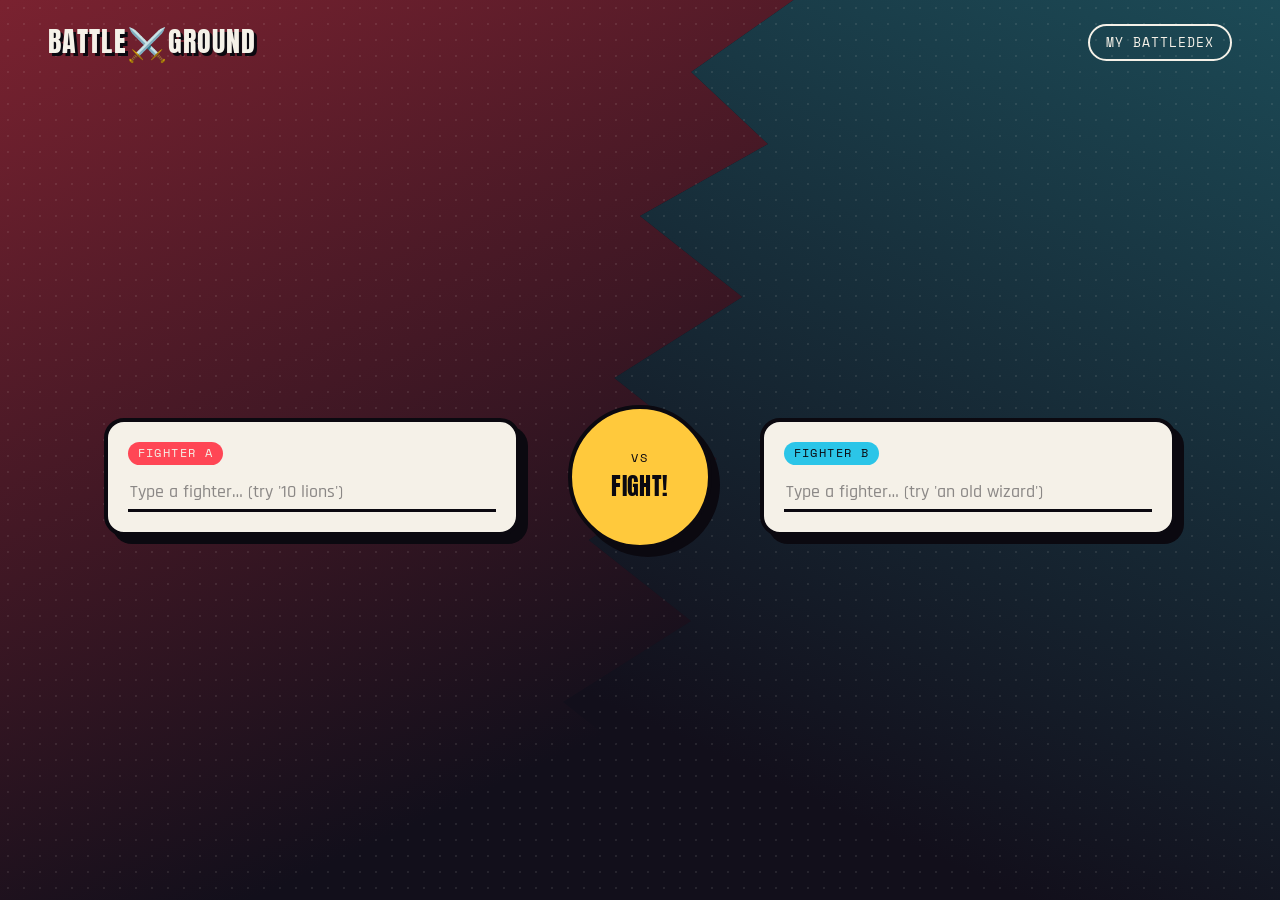
==== index.html @ af3d97ca "Add four-view page structure, local dev server, project docs - Wrap the fighter form in its own view" ====
<!DOCTYPE html>
<html lang="en">
<head>
  <meta charset="UTF-8" />
  <meta name="viewport" content="width=device-width, initial-scale=1.0" />
  <title>Battleground — Who Would Win?</title>
  <meta name="description" content="Type two fighters. Anything. Find out who wins." />
  <link rel="preconnect" href="https://fonts.googleapis.com" />
  <link rel="preconnect" href="https://fonts.gstatic.com" crossorigin />
  <link
    href="https://fonts.googleapis.com/css2?family=Anton&family=Rajdhani:wght@400;500;600;700&family=Space+Mono:wght@400;700&display=swap"
    rel="stylesheet"
  />
  <link rel="stylesheet" href="css/style.css" />
</head>
<body>
  <div class="arena">
    <div class="arena__side arena__side--a" aria-hidden="true"></div>
    <div class="arena__side arena__side--b" aria-hidden="true"></div>

    <header class="hud">
      <span class="hud__logo">Battle<span class="hud__logo-sword">&#9876;&#65039;</span>ground</span>
      <a class="hud__link" href="battledex.html">My BattleDex</a>
    </header>

    <div id="formView" class="form-view">
      <main class="ring">
        <section class="fighter-slot fighter-slot--a">
          <span class="fighter-slot__eyebrow">Fighter A</span>
          <input
            id="fighterA"
            class="fighter-slot__input"
            type="text"
            maxlength="80"
            autocomplete="off"
            placeholder="Type a fighter… (try '10 lions')"
          />
        </section>

        <div class="seam">
          <button id="fightButton" class="fight-button" type="button">
            <span class="fight-button__vs">VS</span>
            <span class="fight-button__label">Fight!</span>
          </button>
        </div>

        <section class="fighter-slot fighter-slot--b">
          <span class="fighter-slot__eyebrow">Fighter B</span>
          <input
            id="fighterB"
            class="fighter-slot__input"
            type="text"
            maxlength="80"
            autocomplete="off"
            placeholder="Type a fighter… (try 'an old wizard')"
          />
        </section>
      </main>

      <p id="formError" class="form-error" role="alert" hidden></p>
    </div>

    <section id="loadingView" class="loading-view" hidden>
      <div class="loading-view__spinner" aria-hidden="true">
        <span class="loading-view__spinner-vs">VS</span>
      </div>
      <p id="loadingMessage" class="loading-view__message">Sharpening claws…</p>
      <div class="loading-view__bar">
        <div class="loading-view__bar-fill"></div>
      </div>
    </section>

    <section id="resultView" class="result-view" hidden>
      <div class="result-view__portraits">
        <div id="portraitA" class="portrait-card portrait-card--a">
          <span class="portrait-card__winner-badge">Winner!</span>
          <div class="portrait-card__image-wrap">
            <img id="portraitImageA" class="portrait-card__image" alt="" />
          </div>
          <span id="portraitLabelA" class="portrait-card__label"></span>
          <button class="portrait-card__save" type="button" data-save="A">Add to BattleDex</button>
        </div>

        <span class="result-view__vs" aria-hidden="true">VS</span>

        <div id="portraitB" class="portrait-card portrait-card--b">
          <span class="portrait-card__winner-badge">Winner!</span>
          <div class="portrait-card__image-wrap">
            <img id="portraitImageB" class="portrait-card__image" alt="" />
          </div>
          <span id="portraitLabelB" class="portrait-card__label"></span>
          <button class="portrait-card__save" type="button" data-save="B">Add to BattleDex</button>
        </div>
      </div>

      <div class="verdict-card">
        <p id="verdictText" class="verdict-card__text"></p>
      </div>

      <button id="fightAgainButton" class="fight-again-button" type="button">Fight Again</button>
    </section>

    <section id="errorView" class="error-view" hidden>
      <p id="errorMessage" class="error-view__message"></p>
      <button id="retryButton" class="error-view__retry" type="button">Try Again</button>
    </section>
  </div>

  <script src="js/storage.js"></script>
  <script src="js/battle.js"></script>
</body>
</html>
---- css/style.css ----
:root {
  --ink: #120f1b;
  --ink-deep: #0a0812;
  --outline: #0b0910;
  --red: #ff4655;
  --red-deep: #7a2230;
  --blue: #2bc5e8;
  --blue-deep: #1c4a56;
  --gold: #ffc93c;
  --paper: #f5f1e8;

  --font-display: "Anton", "Arial Narrow", sans-serif;
  --font-body: "Rajdhani", "Segoe UI", sans-serif;
  --font-mono: "Space Mono", "Courier New", monospace;

  --outline-width: 4px;
  --panel-shadow: 8px 8px 0 var(--outline);
}

*,
*::before,
*::after {
  box-sizing: border-box;
}

[hidden] {
  display: none !important;
}

html,
body {
  margin: 0;
  padding: 0;
}

body {
  min-height: 100vh;
  background: var(--ink);
  color: var(--paper);
  font-family: var(--font-body);
  font-weight: 500;
  font-size: 18px;
  line-height: 1.4;
  -webkit-font-smoothing: antialiased;
}

button {
  font-family: inherit;
  cursor: pointer;
}

input {
  font-family: inherit;
}

/* ---------- Arena backdrop ---------- */

.arena {
  position: relative;
  min-height: 100vh;
  overflow: hidden;
  display: flex;
  flex-direction: column;
}

.arena__side {
  position: absolute;
  inset: 0;
  z-index: 0;
}

.arena__side--a {
  background:
    radial-gradient(circle, rgba(245, 241, 232, 0.09) 1.5px, transparent 1.5px) 0 0 / 16px 16px,
    linear-gradient(155deg, var(--red-deep), var(--ink) 68%);
  clip-path: polygon(
    0 0, 62% 0, 54% 8%, 60% 16%, 50% 24%, 58% 33%, 48% 42%, 56% 51%,
    46% 60%, 54% 69%, 44% 78%, 52% 87%, 42% 96%, 46% 100%, 0 100%
  );
}

.arena__side--b {
  background:
    radial-gradient(circle, rgba(245, 241, 232, 0.09) 1.5px, transparent 1.5px) 0 0 / 16px 16px,
    linear-gradient(205deg, var(--blue-deep), var(--ink) 68%);
  clip-path: polygon(
    62% 0, 100% 0, 100% 100%, 46% 100%, 42% 96%, 52% 87%, 44% 78%, 54% 69%,
    46% 60%, 56% 51%, 48% 42%, 58% 33%, 50% 24%, 60% 16%, 54% 8%
  );
}

.arena--dex {
  background:
    radial-gradient(circle, rgba(245, 241, 232, 0.09) 1.5px, transparent 1.5px) 0 0 / 16px 16px,
    linear-gradient(160deg, var(--red-deep), var(--ink) 45%, var(--blue-deep));
}

.arena--dex .arena__side {
  display: none;
}

/* ---------- HUD header ---------- */

.hud {
  position: relative;
  z-index: 2;
  display: flex;
  align-items: center;
  justify-content: space-between;
  padding: 1.25rem clamp(1rem, 4vw, 3rem);
}

.hud__logo {
  font-family: var(--font-display);
  font-size: clamp(1.25rem, 2.4vw, 1.75rem);
  letter-spacing: 0.04em;
  text-transform: uppercase;
  color: var(--paper);
  text-shadow: 3px 3px 0 var(--outline);
  text-decoration: none;
}

.hud__logo-sword {
  display: inline-block;
  font-size: 1.15em;
  vertical-align: -0.1em;
  text-shadow: none;
}

.hud__link {
  font-family: var(--font-mono);
  font-size: 0.8rem;
  text-transform: uppercase;
  letter-spacing: 0.08em;
  color: var(--paper);
  text-decoration: none;
  border: 2px solid var(--paper);
  border-radius: 999px;
  padding: 0.5rem 1rem;
  transition: background 0.15s ease, color 0.15s ease;
}

.hud__link:hover,
.hud__link:focus-visible {
  background: var(--gold);
  border-color: var(--gold);
  color: var(--outline);
}

/* ---------- Form view ---------- */

.form-view {
  position: relative;
  z-index: 2;
  flex: 1;
  display: flex;
  flex-direction: column;
}

/* ---------- Ring / fighter slots ---------- */

.ring {
  position: relative;
  z-index: 2;
  flex: 1;
  display: grid;
  grid-template-columns: 1fr auto 1fr;
  align-items: center;
  align-content: center;
  gap: clamp(1rem, 4vw, 3rem);
  padding: 1rem clamp(1.25rem, 6vw, 5rem) 3rem;
}

.fighter-slot {
  display: flex;
  flex-direction: column;
  gap: 0.6rem;
  background: var(--paper);
  color: var(--outline);
  border: var(--outline-width) solid var(--outline);
  border-radius: 20px;
  padding: 1.25rem;
  box-shadow: var(--panel-shadow);
}

.fighter-slot--a {
  justify-self: end;
  width: 100%;
  max-width: 26rem;
}

.fighter-slot--b {
  justify-self: start;
  width: 100%;
  max-width: 26rem;
}

.fighter-slot__eyebrow {
  font-family: var(--font-mono);
  font-size: 0.75rem;
  letter-spacing: 0.12em;
  text-transform: uppercase;
  width: fit-content;
  padding: 0.2rem 0.6rem;
  border-radius: 999px;
  color: var(--paper);
}

.fighter-slot--a .fighter-slot__eyebrow {
  background: var(--red);
}

.fighter-slot--b .fighter-slot__eyebrow {
  background: var(--blue);
  color: var(--outline);
}

.fighter-slot__input {
  font-family: var(--font-body);
  font-weight: 600;
  font-size: 1.15rem;
  color: var(--outline);
  background: transparent;
  border: none;
  border-bottom: 3px solid var(--outline);
  padding: 0.35rem 0.1rem;
  outline: none;
}

.fighter-slot__input::placeholder {
  color: rgba(11, 9, 16, 0.45);
  font-weight: 500;
}

.fighter-slot__input:focus-visible {
  border-bottom-color: var(--gold);
}

/* ---------- Seam + fight button ---------- */

.seam {
  position: relative;
  display: flex;
  align-items: center;
  justify-content: center;
}

.fight-button {
  position: relative;
  width: clamp(6.5rem, 12vw, 9rem);
  height: clamp(6.5rem, 12vw, 9rem);
  border-radius: 50%;
  border: var(--outline-width) solid var(--outline);
  background: var(--gold);
  color: var(--outline);
  display: flex;
  flex-direction: column;
  align-items: center;
  justify-content: center;
  gap: 0.1rem;
  box-shadow: var(--panel-shadow);
  transition: transform 0.12s ease, box-shadow 0.12s ease;
}

.fight-button:hover,
.fight-button:focus-visible {
  transform: translate(-2px, -2px);
  box-shadow: 10px 10px 0 var(--outline);
}

.fight-button:active {
  transform: translate(3px, 3px);
  box-shadow: 3px 3px 0 var(--outline);
}

.fight-button__vs {
  font-family: var(--font-mono);
  font-size: 0.75rem;
  letter-spacing: 0.15em;
}

.fight-button__label {
  font-family: var(--font-display);
  font-size: clamp(1.1rem, 2.2vw, 1.5rem);
  text-transform: uppercase;
  letter-spacing: 0.02em;
}

/* ---------- Form error ---------- */

.form-error {
  position: relative;
  z-index: 2;
  margin: 0 auto 1.5rem;
  max-width: 30rem;
  text-align: center;
  font-family: var(--font-mono);
  font-size: 0.85rem;
  color: var(--paper);
  background: var(--red-deep);
  border: 2px solid var(--red);
  border-radius: 10px;
  padding: 0.75rem 1.25rem;
}

/* ---------- Loading view ---------- */

.loading-view {
  position: relative;
  z-index: 2;
  flex: 1;
  display: flex;
  flex-direction: column;
  align-items: center;
  justify-content: center;
  gap: 1.5rem;
  padding: 2rem 1.5rem 4rem;
  text-align: center;
}

.loading-view__spinner {
  width: 7rem;
  height: 7rem;
  border-radius: 50%;
  border: var(--outline-width) solid var(--outline);
  background: var(--gold);
  display: flex;
  align-items: center;
  justify-content: center;
  box-shadow: var(--panel-shadow);
  position: relative;
}

.loading-view__spinner::before {
  content: "";
  position: absolute;
  inset: -10px;
  border-radius: 50%;
  border: 4px dashed var(--paper);
  animation: spin 3s linear infinite;
}

.loading-view__spinner-vs {
  font-family: var(--font-display);
  font-size: 1.5rem;
  color: var(--outline);
}

.loading-view__message {
  font-family: var(--font-mono);
  font-size: 0.95rem;
  letter-spacing: 0.04em;
  color: var(--paper);
  min-height: 1.4em;
}

.loading-view__bar {
  width: min(20rem, 80vw);
  height: 10px;
  border-radius: 999px;
  border: 2px solid var(--outline);
  background: var(--ink-deep);
  overflow: hidden;
}

.loading-view__bar-fill {
  width: 40%;
  height: 100%;
  border-radius: 999px;
  background: linear-gradient(90deg, var(--red), var(--gold), var(--blue));
  animation: loading-slide 1.4s ease-in-out infinite;
}

@keyframes spin {
  to {
    transform: rotate(360deg);
  }
}

@keyframes loading-slide {
  0% {
    transform: translateX(-110%);
  }
  100% {
    transform: translateX(350%);
  }
}

/* ---------- Result view ---------- */

.result-view {
  position: relative;
  z-index: 2;
  flex: 1;
  display: flex;
  flex-direction: column;
  align-items: center;
  justify-content: center;
  gap: 2rem;
  padding: 1.5rem clamp(1rem, 5vw, 4rem) 3rem;
}

.result-view__portraits {
  display: flex;
  align-items: center;
  justify-content: center;
  gap: clamp(1rem, 4vw, 2.5rem);
  flex-wrap: wrap;
}

.result-view__vs {
  font-family: var(--font-display);
  font-size: 1.5rem;
  color: var(--gold);
  text-shadow: 2px 2px 0 var(--outline);
}

.portrait-card {
  position: relative;
  display: flex;
  flex-direction: column;
  align-items: center;
  gap: 0.75rem;
  width: min(18rem, 80vw);
  background: var(--paper);
  border: var(--outline-width) solid var(--outline);
  border-radius: 20px;
  padding: 1rem;
  box-shadow: var(--panel-shadow);
  opacity: 0;
  transform: translateY(24px) scale(0.96);
  transition: opacity 0.5s ease, transform 0.5s ease;
}

.portrait-card--a {
  transition-delay: 0.05s;
}

.portrait-card--b {
  transition-delay: 0.2s;
}

.result-view.is-revealed .portrait-card {
  opacity: 1;
  transform: translateY(0) scale(1);
}

.portrait-card__image-wrap {
  position: relative;
  width: 100%;
  border-radius: 12px;
  overflow: hidden;
}

.portrait-card__image {
  display: block;
  width: 100%;
  aspect-ratio: 1 / 1;
  object-fit: cover;
  border-radius: 12px;
  border: 3px solid var(--outline);
  background: var(--ink-deep);
}

.portrait-card.is-winner .portrait-card__image-wrap::after {
  content: '';
  position: absolute;
  inset: 0;
  background: linear-gradient(
    115deg,
    transparent 40%,
    rgba(255, 255, 255, 0.85) 48%,
    var(--gold) 50%,
    rgba(255, 255, 255, 0.85) 52%,
    transparent 60%
  );
  background-size: 250% 250%;
  background-position: -60% -60%;
  opacity: 0;
  animation: winner-shimmer 3s ease-in-out 0.7s 1;
}

.portrait-card__label {
  font-family: var(--font-body);
  font-weight: 700;
  font-size: 1.1rem;
  color: var(--outline);
  text-align: center;
  text-transform: capitalize;
}

.portrait-card__save {
  font-family: var(--font-mono);
  font-size: 0.75rem;
  text-transform: uppercase;
  letter-spacing: 0.06em;
  color: var(--outline);
  background: transparent;
  border: 2px solid var(--outline);
  border-radius: 999px;
  padding: 0.5rem 1rem;
  transition: background 0.15s ease, color 0.15s ease;
}

.portrait-card__save:hover,
.portrait-card__save:focus-visible {
  background: var(--outline);
  color: var(--paper);
}

.portrait-card__save:disabled {
  opacity: 0.6;
  cursor: default;
}

.portrait-card__winner-badge {
  position: absolute;
  top: -14px;
  right: -10px;
  z-index: 1;
  font-family: var(--font-display);
  font-size: 0.85rem;
  text-transform: uppercase;
  letter-spacing: 0.03em;
  color: var(--outline);
  background: var(--gold);
  border: 3px solid var(--outline);
  border-radius: 999px;
  padding: 0.35rem 0.9rem;
  transform: rotate(8deg) scale(0);
  transition: transform 0.35s cubic-bezier(0.34, 1.56, 0.64, 1) 0.6s;
}

.portrait-card.is-winner {
  border-color: var(--gold);
  box-shadow: 0 0 0 4px var(--gold), var(--panel-shadow);
  animation: winner-pulse 1.1s ease-out 0.7s 1;
}

.portrait-card.is-winner .portrait-card__winner-badge {
  transform: rotate(8deg) scale(1);
}

@keyframes winner-shimmer {
  0% {
    background-position: -60% -60%;
    opacity: 0;
  }
  15% {
    opacity: 1;
  }
  60% {
    opacity: 1;
  }
  100% {
    background-position: 160% 160%;
    opacity: 0;
  }
}

@keyframes winner-pulse {
  0% {
    transform: scale(1) rotate(0deg) translateY(0);
  }
  20% {
    transform: scale(1.12) rotate(-3deg) translateY(-10px);
  }
  40% {
    transform: scale(0.96) rotate(2.5deg) translateY(2px);
  }
  60% {
    transform: scale(1.05) rotate(-1.5deg) translateY(-4px);
  }
  80% {
    transform: scale(0.99) rotate(0.5deg) translateY(1px);
  }
  100% {
    transform: scale(1) rotate(0deg) translateY(0);
  }
}

.verdict-card {
  max-width: 40rem;
  background: var(--paper);
  color: var(--outline);
  border: var(--outline-width) solid var(--outline);
  border-radius: 18px;
  padding: 1.5rem 2rem;
  box-shadow: var(--panel-shadow);
  opacity: 0;
  transform: translateY(16px);
  transition: opacity 0.5s ease 0.5s, transform 0.5s ease 0.5s;
}

.result-view.is-revealed .verdict-card {
  opacity: 1;
  transform: translateY(0);
}

.verdict-card__text {
  margin: 0;
  font-family: var(--font-body);
  font-weight: 600;
  font-size: 1.15rem;
  line-height: 1.5;
  text-align: center;
}

.fight-again-button {
  font-family: var(--font-mono);
  font-size: 0.85rem;
  text-transform: uppercase;
  letter-spacing: 0.06em;
  color: var(--outline);
  background: var(--gold);
  border: var(--outline-width) solid var(--outline);
  border-radius: 999px;
  padding: 0.75rem 1.75rem;
  box-shadow: var(--panel-shadow);
  transition: transform 0.12s ease, box-shadow 0.12s ease;
  opacity: 0;
  transform: translateY(16px);
}

.result-view.is-revealed .fight-again-button {
  opacity: 1;
  transform: translateY(0);
  transition: opacity 0.5s ease 0.7s, transform 0.5s ease 0.7s;
}

.fight-again-button:hover,
.fight-again-button:focus-visible {
  transform: translate(-2px, -2px);
  box-shadow: 10px 10px 0 var(--outline);
}

.dex__empty .fight-again-button {
  display: inline-block;
  text-decoration: none;
  opacity: 1;
  transform: none;
}

/* ---------- Error view ---------- */

.error-view {
  position: relative;
  z-index: 2;
  flex: 1;
  display: flex;
  flex-direction: column;
  align-items: center;
  justify-content: center;
  gap: 1.5rem;
  padding: 2rem 1.5rem 4rem;
  text-align: center;
}

.error-view__message {
  max-width: 30rem;
  font-family: var(--font-body);
  font-weight: 600;
  font-size: 1.1rem;
  color: var(--paper);
  background: var(--red-deep);
  border: 3px solid var(--red);
  border-radius: 14px;
  padding: 1.25rem 1.5rem;
}

.error-view__retry {
  font-family: var(--font-mono);
  font-size: 0.85rem;
  text-transform: uppercase;
  letter-spacing: 0.06em;
  color: var(--outline);
  background: var(--gold);
  border: var(--outline-width) solid var(--outline);
  border-radius: 999px;
  padding: 0.75rem 1.75rem;
  box-shadow: var(--panel-shadow);
  transition: transform 0.12s ease, box-shadow 0.12s ease;
}

.error-view__retry:hover,
.error-view__retry:focus-visible {
  transform: translate(-2px, -2px);
  box-shadow: 10px 10px 0 var(--outline);
}

/* ---------- BattleDex ---------- */

.dex {
  position: relative;
  z-index: 2;
  flex: 1;
  padding: 1rem clamp(1.25rem, 6vw, 5rem) 4rem;
}

.dex__title {
  margin: 0 0 2rem;
  font-family: var(--font-display);
  font-size: clamp(1.75rem, 4vw, 2.5rem);
  text-transform: uppercase;
  letter-spacing: 0.02em;
  color: var(--paper);
  text-shadow: 3px 3px 0 var(--outline);
}

.dex__empty {
  display: flex;
  flex-direction: column;
  align-items: flex-start;
  gap: 1.25rem;
  max-width: 28rem;
  padding: 2rem;
  background: var(--paper);
  color: var(--outline);
  border: var(--outline-width) solid var(--outline);
  border-radius: 20px;
  box-shadow: var(--panel-shadow);
  font-family: var(--font-body);
  font-weight: 600;
  font-size: 1.05rem;
}

.dex__empty p {
  margin: 0;
}

.dex__grid {
  display: grid;
  grid-template-columns: repeat(auto-fill, minmax(11rem, 1fr));
  gap: 1.5rem;
}

.dex-card {
  display: flex;
  flex-direction: column;
  align-items: center;
  gap: 0.6rem;
  background: var(--paper);
  border: var(--outline-width) solid var(--outline);
  border-radius: 16px;
  padding: 0.75rem;
  box-shadow: var(--panel-shadow);
}

.dex-card__image {
  width: 100%;
  aspect-ratio: 1 / 1;
  object-fit: cover;
  border-radius: 10px;
  border: 3px solid var(--outline);
  background: var(--ink-deep);
}

.dex-card__label {
  font-family: var(--font-body);
  font-weight: 700;
  font-size: 0.95rem;
  color: var(--outline);
  text-align: center;
  text-transform: capitalize;
}

/* ---------- Responsive ---------- */

@media (max-width: 760px) {
  .ring {
    grid-template-columns: 1fr;
    justify-items: center;
    padding-top: 0.5rem;
  }

  .fighter-slot--a,
  .fighter-slot--b {
    justify-self: stretch;
    max-width: 26rem;
  }

  .seam {
    order: 3;
    padding: 0.5rem 0;
  }

  .fighter-slot--a {
    order: 1;
  }

  .fighter-slot--b {
    order: 2;
  }

  .result-view__portraits {
    flex-direction: column;
  }

  .result-view__vs {
    order: 1;
    margin: -0.5rem 0;
  }

  .portrait-card--b {
    order: 2;
  }
}

@media (prefers-reduced-motion: reduce) {
  .fight-button {
    transition: none;
  }
}
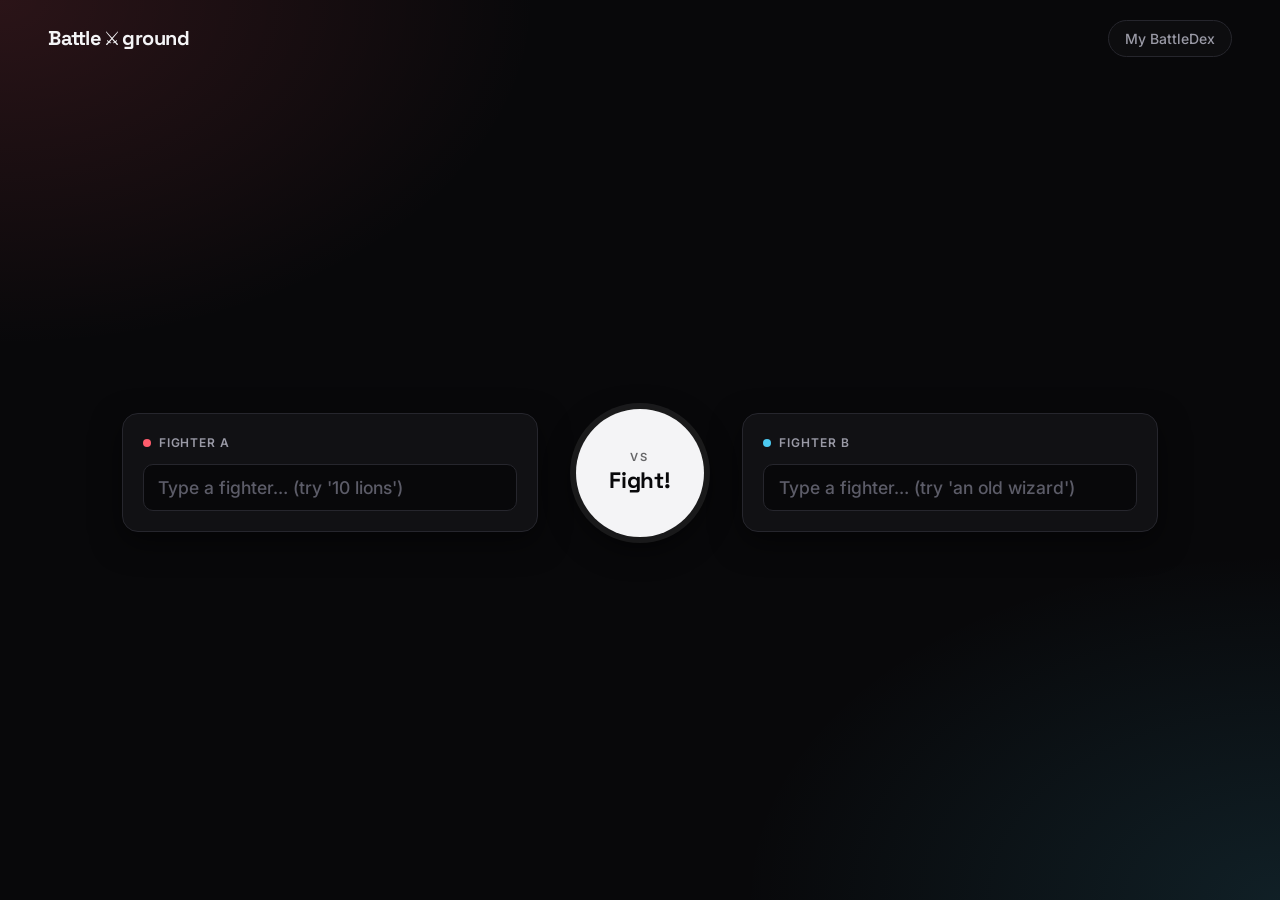
==== commit 8070fcd8: "Restyle as modern black theme and rename dev server to script.js Co-Authored-By: Claude Sonnet 5.5 <" ====
--- a/index.html
+++ b/index.html
@@ -8,7 +8,7 @@
   <link rel="preconnect" href="https://fonts.googleapis.com" />
   <link rel="preconnect" href="https://fonts.gstatic.com" crossorigin />
   <link
-    href="https://fonts.googleapis.com/css2?family=Anton&family=Rajdhani:wght@400;500;600;700&family=Space+Mono:wght@400;700&display=swap"
+    href="https://fonts.googleapis.com/css2?family=Inter:wght@400;500;600;700&family=Space+Grotesk:wght@500;700&display=swap"
     rel="stylesheet"
   />
   <link rel="stylesheet" href="css/style.css" />
--- a/css/style.css
+++ b/css/style.css
@@ -1,20 +1,24 @@
 :root {
-  --ink: #120f1b;
-  --ink-deep: #0a0812;
-  --outline: #0b0910;
-  --red: #ff4655;
-  --red-deep: #7a2230;
-  --blue: #2bc5e8;
-  --blue-deep: #1c4a56;
-  --gold: #ffc93c;
-  --paper: #f5f1e8;
-
-  --font-display: "Anton", "Arial Narrow", sans-serif;
-  --font-body: "Rajdhani", "Segoe UI", sans-serif;
-  --font-mono: "Space Mono", "Courier New", monospace;
-
-  --outline-width: 4px;
-  --panel-shadow: 8px 8px 0 var(--outline);
+  --bg: #08080a;
+  --surface: #111114;
+  --surface-raised: #17171c;
+  --border: #26262d;
+  --border-strong: #3a3a44;
+  --text: #f4f4f6;
+  --text-muted: #9a9aa6;
+  --accent: #f4f4f6;
+  --accent-text: #08080a;
+  --a: #ff5c6c;
+  --b: #4cc9f0;
+  --winner: #fbbf24;
+  --danger: #ff6b6b;
+
+  --font-display: "Space Grotesk", "Inter", system-ui, sans-serif;
+  --font-body: "Inter", system-ui, -apple-system, "Segoe UI", sans-serif;
+
+  --radius: 16px;
+  --radius-sm: 10px;
+  --shadow: 0 10px 30px rgba(0, 0, 0, 0.5);
 }
 
 *,
@@ -35,12 +39,12 @@
 
 body {
   min-height: 100vh;
-  background: var(--ink);
-  color: var(--paper);
+  background: var(--bg);
+  color: var(--text);
   font-family: var(--font-body);
-  font-weight: 500;
-  font-size: 18px;
-  line-height: 1.4;
+  font-weight: 400;
+  font-size: 16px;
+  line-height: 1.5;
   -webkit-font-smoothing: antialiased;
 }
 
@@ -53,7 +57,12 @@
   font-family: inherit;
 }
 
-/* ---------- Arena backdrop ---------- */
+:focus-visible {
+  outline: 2px solid var(--text);
+  outline-offset: 3px;
+}
+
+/* ---------- Backdrop ---------- */
 
 .arena {
   position: relative;
@@ -67,84 +76,69 @@
   position: absolute;
   inset: 0;
   z-index: 0;
+  pointer-events: none;
 }
 
 .arena__side--a {
-  background:
-    radial-gradient(circle, rgba(245, 241, 232, 0.09) 1.5px, transparent 1.5px) 0 0 / 16px 16px,
-    linear-gradient(155deg, var(--red-deep), var(--ink) 68%);
-  clip-path: polygon(
-    0 0, 62% 0, 54% 8%, 60% 16%, 50% 24%, 58% 33%, 48% 42%, 56% 51%,
-    46% 60%, 54% 69%, 44% 78%, 52% 87%, 42% 96%, 46% 100%, 0 100%
-  );
+  background: radial-gradient(60% 55% at 0% 0%, rgba(255, 92, 108, 0.14), transparent 70%);
 }
 
 .arena__side--b {
-  background:
-    radial-gradient(circle, rgba(245, 241, 232, 0.09) 1.5px, transparent 1.5px) 0 0 / 16px 16px,
-    linear-gradient(205deg, var(--blue-deep), var(--ink) 68%);
-  clip-path: polygon(
-    62% 0, 100% 0, 100% 100%, 46% 100%, 42% 96%, 52% 87%, 44% 78%, 54% 69%,
-    46% 60%, 56% 51%, 48% 42%, 58% 33%, 50% 24%, 60% 16%, 54% 8%
-  );
-}
-
-.arena--dex {
-  background:
-    radial-gradient(circle, rgba(245, 241, 232, 0.09) 1.5px, transparent 1.5px) 0 0 / 16px 16px,
-    linear-gradient(160deg, var(--red-deep), var(--ink) 45%, var(--blue-deep));
-}
-
-.arena--dex .arena__side {
-  display: none;
-}
-
-/* ---------- HUD header ---------- */
+  background: radial-gradient(60% 55% at 100% 100%, rgba(76, 201, 240, 0.12), transparent 70%);
+}
+
+.arena--dex .arena__side--a {
+  background: radial-gradient(60% 45% at 0% 0%, rgba(255, 92, 108, 0.1), transparent 70%);
+}
+
+.arena--dex .arena__side--b {
+  background: radial-gradient(60% 45% at 100% 0%, rgba(76, 201, 240, 0.1), transparent 70%);
+}
+
+/* ---------- Header ---------- */
 
 .hud {
   position: relative;
   z-index: 2;
   display: flex;
   align-items: center;
-  justify-content: space-between;
+  gap: 0.75rem;
   padding: 1.25rem clamp(1rem, 4vw, 3rem);
 }
 
 .hud__logo {
+  margin-right: auto;
   font-family: var(--font-display);
-  font-size: clamp(1.25rem, 2.4vw, 1.75rem);
-  letter-spacing: 0.04em;
-  text-transform: uppercase;
-  color: var(--paper);
-  text-shadow: 3px 3px 0 var(--outline);
+  font-weight: 700;
+  font-size: 1.25rem;
+  letter-spacing: -0.02em;
+  color: var(--text);
   text-decoration: none;
 }
 
 .hud__logo-sword {
   display: inline-block;
-  font-size: 1.15em;
-  vertical-align: -0.1em;
-  text-shadow: none;
+  margin: 0 0.1em;
+  font-size: 0.95em;
 }
 
 .hud__link {
-  font-family: var(--font-mono);
-  font-size: 0.8rem;
-  text-transform: uppercase;
-  letter-spacing: 0.08em;
-  color: var(--paper);
+  font-size: 0.875rem;
+  font-weight: 500;
+  color: var(--text-muted);
   text-decoration: none;
-  border: 2px solid var(--paper);
+  border: 1px solid var(--border);
   border-radius: 999px;
-  padding: 0.5rem 1rem;
-  transition: background 0.15s ease, color 0.15s ease;
+  padding: 0.45rem 1rem;
+  background: rgba(255, 255, 255, 0.02);
+  transition: color 0.15s ease, border-color 0.15s ease, background 0.15s ease;
 }
 
 .hud__link:hover,
 .hud__link:focus-visible {
-  background: var(--gold);
-  border-color: var(--gold);
-  color: var(--outline);
+  color: var(--text);
+  border-color: var(--border-strong);
+  background: rgba(255, 255, 255, 0.06);
 }
 
 /* ---------- Form view ---------- */
@@ -156,8 +150,6 @@
   display: flex;
   flex-direction: column;
 }
-
-/* ---------- Ring / fighter slots ---------- */
 
 .ring {
   position: relative;
@@ -167,20 +159,24 @@
   grid-template-columns: 1fr auto 1fr;
   align-items: center;
   align-content: center;
-  gap: clamp(1rem, 4vw, 3rem);
+  gap: clamp(1rem, 3vw, 2.5rem);
   padding: 1rem clamp(1.25rem, 6vw, 5rem) 3rem;
 }
 
 .fighter-slot {
   display: flex;
   flex-direction: column;
-  gap: 0.6rem;
-  background: var(--paper);
-  color: var(--outline);
-  border: var(--outline-width) solid var(--outline);
-  border-radius: 20px;
+  gap: 0.75rem;
+  background: var(--surface);
+  border: 1px solid var(--border);
+  border-radius: var(--radius);
   padding: 1.25rem;
-  box-shadow: var(--panel-shadow);
+  box-shadow: var(--shadow);
+  transition: border-color 0.15s ease;
+}
+
+.fighter-slot:focus-within {
+  border-color: var(--border-strong);
 }
 
 .fighter-slot--a {
@@ -196,94 +192,97 @@
 }
 
 .fighter-slot__eyebrow {
-  font-family: var(--font-mono);
+  display: inline-flex;
+  align-items: center;
+  gap: 0.5rem;
   font-size: 0.75rem;
-  letter-spacing: 0.12em;
+  font-weight: 600;
+  letter-spacing: 0.08em;
   text-transform: uppercase;
-  width: fit-content;
-  padding: 0.2rem 0.6rem;
-  border-radius: 999px;
-  color: var(--paper);
-}
-
-.fighter-slot--a .fighter-slot__eyebrow {
-  background: var(--red);
-}
-
-.fighter-slot--b .fighter-slot__eyebrow {
-  background: var(--blue);
-  color: var(--outline);
+  color: var(--text-muted);
+}
+
+.fighter-slot__eyebrow::before {
+  content: "";
+  width: 8px;
+  height: 8px;
+  border-radius: 50%;
+  background: var(--a);
+}
+
+.fighter-slot--b .fighter-slot__eyebrow::before {
+  background: var(--b);
 }
 
 .fighter-slot__input {
-  font-family: var(--font-body);
-  font-weight: 600;
-  font-size: 1.15rem;
-  color: var(--outline);
-  background: transparent;
+  font-size: 1.1rem;
+  font-weight: 500;
+  color: var(--text);
+  background: var(--bg);
+  border: 1px solid var(--border);
+  border-radius: var(--radius-sm);
+  padding: 0.75rem 0.9rem;
+  outline: none;
+  transition: border-color 0.15s ease, box-shadow 0.15s ease;
+}
+
+.fighter-slot__input::placeholder {
+  color: #5c5c68;
+}
+
+.fighter-slot__input:focus-visible {
+  border-color: var(--text);
+  box-shadow: 0 0 0 3px rgba(244, 244, 246, 0.12);
+  outline: none;
+}
+
+/* ---------- Fight button ---------- */
+
+.seam {
+  position: relative;
+  display: flex;
+  align-items: center;
+  justify-content: center;
+}
+
+.fight-button {
+  width: clamp(6rem, 11vw, 8rem);
+  height: clamp(6rem, 11vw, 8rem);
+  border-radius: 50%;
   border: none;
-  border-bottom: 3px solid var(--outline);
-  padding: 0.35rem 0.1rem;
-  outline: none;
-}
-
-.fighter-slot__input::placeholder {
-  color: rgba(11, 9, 16, 0.45);
-  font-weight: 500;
-}
-
-.fighter-slot__input:focus-visible {
-  border-bottom-color: var(--gold);
-}
-
-/* ---------- Seam + fight button ---------- */
-
-.seam {
-  position: relative;
-  display: flex;
-  align-items: center;
-  justify-content: center;
-}
-
-.fight-button {
-  position: relative;
-  width: clamp(6.5rem, 12vw, 9rem);
-  height: clamp(6.5rem, 12vw, 9rem);
-  border-radius: 50%;
-  border: var(--outline-width) solid var(--outline);
-  background: var(--gold);
-  color: var(--outline);
+  background: var(--accent);
+  color: var(--accent-text);
   display: flex;
   flex-direction: column;
   align-items: center;
   justify-content: center;
   gap: 0.1rem;
-  box-shadow: var(--panel-shadow);
-  transition: transform 0.12s ease, box-shadow 0.12s ease;
+  box-shadow: 0 0 0 6px rgba(244, 244, 246, 0.08), 0 10px 30px rgba(0, 0, 0, 0.6);
+  transition: transform 0.15s ease, box-shadow 0.15s ease, background 0.15s ease;
 }
 
 .fight-button:hover,
 .fight-button:focus-visible {
-  transform: translate(-2px, -2px);
-  box-shadow: 10px 10px 0 var(--outline);
+  transform: scale(1.05);
+  box-shadow: 0 0 0 10px rgba(244, 244, 246, 0.1), 0 14px 36px rgba(0, 0, 0, 0.6);
 }
 
 .fight-button:active {
-  transform: translate(3px, 3px);
-  box-shadow: 3px 3px 0 var(--outline);
+  transform: scale(0.97);
 }
 
 .fight-button__vs {
-  font-family: var(--font-mono);
-  font-size: 0.75rem;
-  letter-spacing: 0.15em;
+  font-size: 0.7rem;
+  font-weight: 600;
+  letter-spacing: 0.2em;
+  opacity: 0.6;
 }
 
 .fight-button__label {
   font-family: var(--font-display);
-  font-size: clamp(1.1rem, 2.2vw, 1.5rem);
-  text-transform: uppercase;
-  letter-spacing: 0.02em;
+  font-weight: 700;
+  font-size: clamp(1.1rem, 2vw, 1.4rem);
+  letter-spacing: -0.01em;
 }
 
 /* ---------- Form error ---------- */
@@ -294,12 +293,11 @@
   margin: 0 auto 1.5rem;
   max-width: 30rem;
   text-align: center;
-  font-family: var(--font-mono);
-  font-size: 0.85rem;
-  color: var(--paper);
-  background: var(--red-deep);
-  border: 2px solid var(--red);
-  border-radius: 10px;
+  font-size: 0.9rem;
+  color: var(--danger);
+  background: rgba(255, 107, 107, 0.08);
+  border: 1px solid rgba(255, 107, 107, 0.35);
+  border-radius: var(--radius-sm);
   padding: 0.75rem 1.25rem;
 }
 
@@ -319,47 +317,47 @@
 }
 
 .loading-view__spinner {
-  width: 7rem;
-  height: 7rem;
+  position: relative;
+  width: 6rem;
+  height: 6rem;
   border-radius: 50%;
-  border: var(--outline-width) solid var(--outline);
-  background: var(--gold);
+  background: var(--surface);
+  border: 1px solid var(--border);
   display: flex;
   align-items: center;
   justify-content: center;
-  box-shadow: var(--panel-shadow);
-  position: relative;
 }
 
 .loading-view__spinner::before {
   content: "";
   position: absolute;
-  inset: -10px;
+  inset: -6px;
   border-radius: 50%;
-  border: 4px dashed var(--paper);
-  animation: spin 3s linear infinite;
+  border: 2px solid transparent;
+  border-top-color: var(--text);
+  border-right-color: var(--text-muted);
+  animation: spin 1.1s linear infinite;
 }
 
 .loading-view__spinner-vs {
   font-family: var(--font-display);
-  font-size: 1.5rem;
-  color: var(--outline);
+  font-weight: 700;
+  font-size: 1.25rem;
+  color: var(--text);
 }
 
 .loading-view__message {
-  font-family: var(--font-mono);
+  min-height: 1.5em;
+  margin: 0;
   font-size: 0.95rem;
-  letter-spacing: 0.04em;
-  color: var(--paper);
-  min-height: 1.4em;
+  color: var(--text-muted);
 }
 
 .loading-view__bar {
   width: min(20rem, 80vw);
-  height: 10px;
+  height: 4px;
   border-radius: 999px;
-  border: 2px solid var(--outline);
-  background: var(--ink-deep);
+  background: var(--surface-raised);
   overflow: hidden;
 }
 
@@ -367,7 +365,7 @@
   width: 40%;
   height: 100%;
   border-radius: 999px;
-  background: linear-gradient(90deg, var(--red), var(--gold), var(--blue));
+  background: linear-gradient(90deg, var(--a), var(--text), var(--b));
   animation: loading-slide 1.4s ease-in-out infinite;
 }
 
@@ -410,9 +408,10 @@
 
 .result-view__vs {
   font-family: var(--font-display);
-  font-size: 1.5rem;
-  color: var(--gold);
-  text-shadow: 2px 2px 0 var(--outline);
+  font-weight: 700;
+  font-size: 1.1rem;
+  letter-spacing: 0.1em;
+  color: var(--text-muted);
 }
 
 .portrait-card {
@@ -422,14 +421,14 @@
   align-items: center;
   gap: 0.75rem;
   width: min(18rem, 80vw);
-  background: var(--paper);
-  border: var(--outline-width) solid var(--outline);
-  border-radius: 20px;
-  padding: 1rem;
-  box-shadow: var(--panel-shadow);
+  background: var(--surface);
+  border: 1px solid var(--border);
+  border-radius: var(--radius);
+  padding: 0.75rem 0.75rem 1rem;
+  box-shadow: var(--shadow);
   opacity: 0;
-  transform: translateY(24px) scale(0.96);
-  transition: opacity 0.5s ease, transform 0.5s ease;
+  transform: translateY(24px) scale(0.97);
+  transition: opacity 0.5s ease, transform 0.5s ease, border-color 0.3s ease;
 }
 
 .portrait-card--a {
@@ -448,7 +447,7 @@
 .portrait-card__image-wrap {
   position: relative;
   width: 100%;
-  border-radius: 12px;
+  border-radius: var(--radius-sm);
   overflow: hidden;
 }
 
@@ -457,88 +456,81 @@
   width: 100%;
   aspect-ratio: 1 / 1;
   object-fit: cover;
-  border-radius: 12px;
-  border: 3px solid var(--outline);
-  background: var(--ink-deep);
+  background: var(--bg);
 }
 
 .portrait-card.is-winner .portrait-card__image-wrap::after {
-  content: '';
+  content: "";
   position: absolute;
   inset: 0;
   background: linear-gradient(
     115deg,
     transparent 40%,
-    rgba(255, 255, 255, 0.85) 48%,
-    var(--gold) 50%,
-    rgba(255, 255, 255, 0.85) 52%,
+    rgba(255, 255, 255, 0.55) 50%,
     transparent 60%
   );
   background-size: 250% 250%;
   background-position: -60% -60%;
   opacity: 0;
-  animation: winner-shimmer 3s ease-in-out 0.7s 1;
+  animation: winner-shimmer 2.4s ease-in-out 0.7s 1;
 }
 
 .portrait-card__label {
-  font-family: var(--font-body);
-  font-weight: 700;
-  font-size: 1.1rem;
-  color: var(--outline);
+  font-weight: 600;
+  font-size: 1.05rem;
+  color: var(--text);
   text-align: center;
   text-transform: capitalize;
 }
 
 .portrait-card__save {
-  font-family: var(--font-mono);
-  font-size: 0.75rem;
-  text-transform: uppercase;
-  letter-spacing: 0.06em;
-  color: var(--outline);
+  font-size: 0.8rem;
+  font-weight: 500;
+  color: var(--text-muted);
   background: transparent;
-  border: 2px solid var(--outline);
+  border: 1px solid var(--border);
   border-radius: 999px;
-  padding: 0.5rem 1rem;
-  transition: background 0.15s ease, color 0.15s ease;
+  padding: 0.45rem 1rem;
+  transition: color 0.15s ease, border-color 0.15s ease, background 0.15s ease;
 }
 
 .portrait-card__save:hover,
 .portrait-card__save:focus-visible {
-  background: var(--outline);
-  color: var(--paper);
+  color: var(--text);
+  border-color: var(--border-strong);
+  background: rgba(255, 255, 255, 0.06);
 }
 
 .portrait-card__save:disabled {
-  opacity: 0.6;
+  opacity: 0.5;
   cursor: default;
 }
 
 .portrait-card__winner-badge {
   position: absolute;
-  top: -14px;
-  right: -10px;
+  top: -12px;
+  right: 14px;
   z-index: 1;
-  font-family: var(--font-display);
-  font-size: 0.85rem;
+  font-size: 0.72rem;
+  font-weight: 700;
+  letter-spacing: 0.08em;
   text-transform: uppercase;
-  letter-spacing: 0.03em;
-  color: var(--outline);
-  background: var(--gold);
-  border: 3px solid var(--outline);
+  color: #1a1204;
+  background: var(--winner);
   border-radius: 999px;
-  padding: 0.35rem 0.9rem;
-  transform: rotate(8deg) scale(0);
+  padding: 0.3rem 0.8rem;
+  transform: scale(0);
   transition: transform 0.35s cubic-bezier(0.34, 1.56, 0.64, 1) 0.6s;
 }
 
 .portrait-card.is-winner {
-  border-color: var(--gold);
-  box-shadow: 0 0 0 4px var(--gold), var(--panel-shadow);
-  animation: winner-pulse 1.1s ease-out 0.7s 1;
+  border-color: var(--winner);
+  box-shadow: 0 0 0 1px var(--winner), 0 0 40px rgba(251, 191, 36, 0.22), var(--shadow);
+  animation: winner-pulse 0.9s ease-out 0.7s 1;
 }
 
 .portrait-card.is-winner .portrait-card__winner-badge {
-  transform: rotate(8deg) scale(1);
+  transform: scale(1);
 }
 
 @keyframes winner-shimmer {
@@ -546,9 +538,7 @@
     background-position: -60% -60%;
     opacity: 0;
   }
-  15% {
-    opacity: 1;
-  }
+  15%,
   60% {
     opacity: 1;
   }
@@ -560,33 +550,26 @@
 
 @keyframes winner-pulse {
   0% {
-    transform: scale(1) rotate(0deg) translateY(0);
-  }
-  20% {
-    transform: scale(1.12) rotate(-3deg) translateY(-10px);
-  }
-  40% {
-    transform: scale(0.96) rotate(2.5deg) translateY(2px);
+    transform: scale(1);
+  }
+  30% {
+    transform: scale(1.05);
   }
   60% {
-    transform: scale(1.05) rotate(-1.5deg) translateY(-4px);
-  }
-  80% {
-    transform: scale(0.99) rotate(0.5deg) translateY(1px);
+    transform: scale(0.99);
   }
   100% {
-    transform: scale(1) rotate(0deg) translateY(0);
+    transform: scale(1);
   }
 }
 
 .verdict-card {
   max-width: 40rem;
-  background: var(--paper);
-  color: var(--outline);
-  border: var(--outline-width) solid var(--outline);
-  border-radius: 18px;
+  background: var(--surface);
+  border: 1px solid var(--border);
+  border-radius: var(--radius);
   padding: 1.5rem 2rem;
-  box-shadow: var(--panel-shadow);
+  box-shadow: var(--shadow);
   opacity: 0;
   transform: translateY(16px);
   transition: opacity 0.5s ease 0.5s, transform 0.5s ease 0.5s;
@@ -599,25 +582,27 @@
 
 .verdict-card__text {
   margin: 0;
-  font-family: var(--font-body);
+  font-size: 1.1rem;
+  line-height: 1.6;
+  text-align: center;
+  color: var(--text);
+}
+
+/* ---------- Primary buttons ---------- */
+
+.fight-again-button,
+.error-view__retry {
+  font-size: 0.9rem;
   font-weight: 600;
-  font-size: 1.15rem;
-  line-height: 1.5;
-  text-align: center;
-}
-
-.fight-again-button {
-  font-family: var(--font-mono);
-  font-size: 0.85rem;
-  text-transform: uppercase;
-  letter-spacing: 0.06em;
-  color: var(--outline);
-  background: var(--gold);
-  border: var(--outline-width) solid var(--outline);
+  color: var(--accent-text);
+  background: var(--accent);
+  border: none;
   border-radius: 999px;
   padding: 0.75rem 1.75rem;
-  box-shadow: var(--panel-shadow);
-  transition: transform 0.12s ease, box-shadow 0.12s ease;
+  transition: transform 0.15s ease, opacity 0.15s ease;
+}
+
+.fight-again-button {
   opacity: 0;
   transform: translateY(16px);
 }
@@ -629,9 +614,10 @@
 }
 
 .fight-again-button:hover,
-.fight-again-button:focus-visible {
-  transform: translate(-2px, -2px);
-  box-shadow: 10px 10px 0 var(--outline);
+.fight-again-button:focus-visible,
+.error-view__retry:hover,
+.error-view__retry:focus-visible {
+  opacity: 0.88;
 }
 
 .dex__empty .fight-again-button {
@@ -658,34 +644,13 @@
 
 .error-view__message {
   max-width: 30rem;
-  font-family: var(--font-body);
-  font-weight: 600;
-  font-size: 1.1rem;
-  color: var(--paper);
-  background: var(--red-deep);
-  border: 3px solid var(--red);
-  border-radius: 14px;
+  margin: 0;
+  font-size: 1.05rem;
+  color: var(--text);
+  background: rgba(255, 107, 107, 0.08);
+  border: 1px solid rgba(255, 107, 107, 0.35);
+  border-radius: var(--radius);
   padding: 1.25rem 1.5rem;
-}
-
-.error-view__retry {
-  font-family: var(--font-mono);
-  font-size: 0.85rem;
-  text-transform: uppercase;
-  letter-spacing: 0.06em;
-  color: var(--outline);
-  background: var(--gold);
-  border: var(--outline-width) solid var(--outline);
-  border-radius: 999px;
-  padding: 0.75rem 1.75rem;
-  box-shadow: var(--panel-shadow);
-  transition: transform 0.12s ease, box-shadow 0.12s ease;
-}
-
-.error-view__retry:hover,
-.error-view__retry:focus-visible {
-  transform: translate(-2px, -2px);
-  box-shadow: 10px 10px 0 var(--outline);
 }
 
 /* ---------- BattleDex ---------- */
@@ -700,11 +665,10 @@
 .dex__title {
   margin: 0 0 2rem;
   font-family: var(--font-display);
+  font-weight: 700;
   font-size: clamp(1.75rem, 4vw, 2.5rem);
-  text-transform: uppercase;
-  letter-spacing: 0.02em;
-  color: var(--paper);
-  text-shadow: 3px 3px 0 var(--outline);
+  letter-spacing: -0.03em;
+  color: var(--text);
 }
 
 .dex__empty {
@@ -714,14 +678,10 @@
   gap: 1.25rem;
   max-width: 28rem;
   padding: 2rem;
-  background: var(--paper);
-  color: var(--outline);
-  border: var(--outline-width) solid var(--outline);
-  border-radius: 20px;
-  box-shadow: var(--panel-shadow);
-  font-family: var(--font-body);
-  font-weight: 600;
-  font-size: 1.05rem;
+  background: var(--surface);
+  color: var(--text-muted);
+  border: 1px solid var(--border);
+  border-radius: var(--radius);
 }
 
 .dex__empty p {
@@ -731,7 +691,7 @@
 .dex__grid {
   display: grid;
   grid-template-columns: repeat(auto-fill, minmax(11rem, 1fr));
-  gap: 1.5rem;
+  gap: 1.25rem;
 }
 
 .dex-card {
@@ -739,27 +699,30 @@
   flex-direction: column;
   align-items: center;
   gap: 0.6rem;
-  background: var(--paper);
-  border: var(--outline-width) solid var(--outline);
-  border-radius: 16px;
-  padding: 0.75rem;
-  box-shadow: var(--panel-shadow);
+  background: var(--surface);
+  border: 1px solid var(--border);
+  border-radius: var(--radius);
+  padding: 0.6rem 0.6rem 0.85rem;
+  transition: border-color 0.15s ease, transform 0.15s ease;
+}
+
+.dex-card:hover {
+  border-color: var(--border-strong);
+  transform: translateY(-2px);
 }
 
 .dex-card__image {
   width: 100%;
   aspect-ratio: 1 / 1;
   object-fit: cover;
-  border-radius: 10px;
-  border: 3px solid var(--outline);
-  background: var(--ink-deep);
+  border-radius: var(--radius-sm);
+  background: var(--bg);
 }
 
 .dex-card__label {
-  font-family: var(--font-body);
-  font-weight: 700;
+  font-weight: 600;
   font-size: 0.95rem;
-  color: var(--outline);
+  color: var(--text);
   text-align: center;
   text-transform: capitalize;
 }
@@ -807,7 +770,9 @@
 }
 
 @media (prefers-reduced-motion: reduce) {
-  .fight-button {
-    transition: none;
-  }
-}
+  * {
+    animation-duration: 0.01ms !important;
+    animation-iteration-count: 1 !important;
+    transition-duration: 0.01ms !important;
+  }
+}
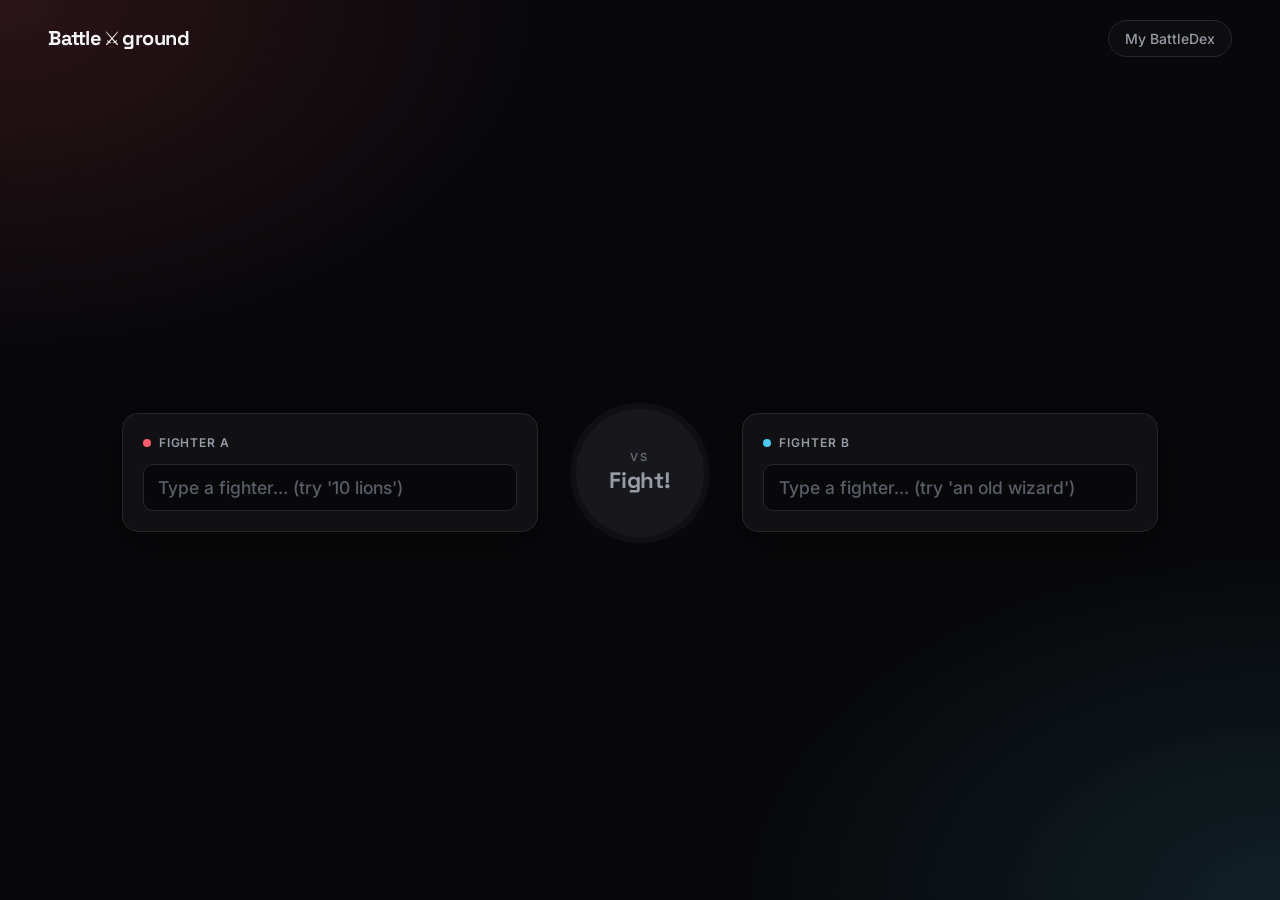
==== commit abea8215: "Add rotating loading messages, playful errors, 50-char fighter limit - Rotating on-theme loading phr" ====
--- a/index.html
+++ b/index.html
@@ -31,7 +31,6 @@
             id="fighterA"
             class="fighter-slot__input"
             type="text"
-            maxlength="80"
             autocomplete="off"
             placeholder="Type a fighter… (try '10 lions')"
           />
@@ -50,7 +49,6 @@
             id="fighterB"
             class="fighter-slot__input"
             type="text"
-            maxlength="80"
             autocomplete="off"
             placeholder="Type a fighter… (try 'an old wizard')"
           />
--- a/css/style.css
+++ b/css/style.css
@@ -269,6 +269,14 @@
 
 .fight-button:active {
   transform: scale(0.97);
+}
+
+.fight-button:disabled {
+  cursor: not-allowed;
+  background: var(--surface-raised);
+  color: var(--text-muted);
+  box-shadow: 0 0 0 6px rgba(244, 244, 246, 0.03);
+  transform: none;
 }
 
 .fight-button__vs {
@@ -662,13 +670,57 @@
   padding: 1rem clamp(1.25rem, 6vw, 5rem) 4rem;
 }
 
+.dex__head {
+  display: flex;
+  flex-wrap: wrap;
+  align-items: flex-end;
+  justify-content: space-between;
+  gap: 1rem 2rem;
+  margin-bottom: 2rem;
+}
+
 .dex__title {
-  margin: 0 0 2rem;
+  margin: 0;
   font-family: var(--font-display);
   font-weight: 700;
   font-size: clamp(1.75rem, 4vw, 2.5rem);
   letter-spacing: -0.03em;
   color: var(--text);
+}
+
+.dex__count {
+  margin: 0.25rem 0 0;
+  font-size: 0.9rem;
+  color: var(--text-muted);
+}
+
+.dex__actions {
+  display: flex;
+  flex-wrap: wrap;
+  gap: 0.75rem;
+}
+
+.dex__button {
+  font-size: 0.9rem;
+  font-weight: 600;
+  text-decoration: none;
+  color: var(--accent-text);
+  background: var(--accent);
+  border: 1px solid var(--accent);
+  border-radius: 999px;
+  padding: 0.65rem 1.4rem;
+  transition: opacity 0.15s ease;
+}
+
+.dex__button--ghost {
+  color: var(--text);
+  background: transparent;
+  border-color: var(--border-strong);
+}
+
+.dex__button:hover,
+.dex__button:focus-visible {
+  opacity: 0.85;
 }
 
 .dex__empty {
@@ -690,41 +742,92 @@
 
 .dex__grid {
   display: grid;
-  grid-template-columns: repeat(auto-fill, minmax(11rem, 1fr));
-  gap: 1.25rem;
-}
-
+  grid-template-columns: repeat(auto-fill, minmax(10.5rem, 1fr));
+  gap: 1.5rem;
+}
+
+/* Mini trading card: framed, image on top, name plate below. Not interactive. */
 .dex-card {
-  display: flex;
-  flex-direction: column;
-  align-items: center;
+  position: relative;
+  display: flex;
+  flex-direction: column;
   gap: 0.6rem;
-  background: var(--surface);
-  border: 1px solid var(--border);
-  border-radius: var(--radius);
-  padding: 0.6rem 0.6rem 0.85rem;
-  transition: border-color 0.15s ease, transform 0.15s ease;
-}
-
-.dex-card:hover {
-  border-color: var(--border-strong);
-  transform: translateY(-2px);
+  padding: 0.55rem 0.55rem 0.7rem;
+  background: linear-gradient(160deg, #1d1d24, #101014 60%, #17171d);
+  border: 1px solid var(--border-strong);
+  border-radius: 14px;
+  box-shadow: inset 0 0 0 3px rgba(255, 255, 255, 0.03), var(--shadow);
+  cursor: default;
+  user-select: none;
+  overflow: hidden;
+}
+
+.dex-card::after {
+  content: "";
+  position: absolute;
+  inset: 0;
+  pointer-events: none;
+  background: linear-gradient(120deg, transparent 35%, rgba(255, 255, 255, 0.06) 50%, transparent 65%);
 }
 
 .dex-card__image {
+  display: block;
   width: 100%;
   aspect-ratio: 1 / 1;
   object-fit: cover;
-  border-radius: var(--radius-sm);
+  border-radius: 8px;
+  border: 1px solid var(--border-strong);
   background: var(--bg);
+  image-rendering: pixelated;
 }
 
 .dex-card__label {
-  font-weight: 600;
+  display: block;
+  padding: 0.35rem 0.5rem;
+  font-family: var(--font-display);
+  font-weight: 700;
   font-size: 0.95rem;
-  color: var(--text);
+  letter-spacing: -0.01em;
   text-align: center;
   text-transform: capitalize;
+  color: var(--text);
+  background: rgba(255, 255, 255, 0.05);
+  border: 1px solid var(--border);
+  border-radius: 8px;
+  overflow-wrap: anywhere;
+}
+
+.dex-card__remove {
+  position: absolute;
+  top: 0.9rem;
+  right: 0.9rem;
+  z-index: 1;
+  width: 1.75rem;
+  height: 1.75rem;
+  line-height: 1;
+  font-size: 1.15rem;
+  color: var(--text);
+  background: rgba(8, 8, 10, 0.7);
+  border: 1px solid var(--border-strong);
+  border-radius: 50%;
+  opacity: 0;
+  transition: opacity 0.15s ease, background 0.15s ease;
+}
+
+.dex-card:hover .dex-card__remove,
+.dex-card__remove:focus-visible {
+  opacity: 1;
+}
+
+.dex-card__remove:hover {
+  background: var(--danger);
+  border-color: var(--danger);
+}
+
+@media (hover: none) {
+  .dex-card__remove {
+    opacity: 1;
+  }
 }
 
 /* ---------- Responsive ---------- */
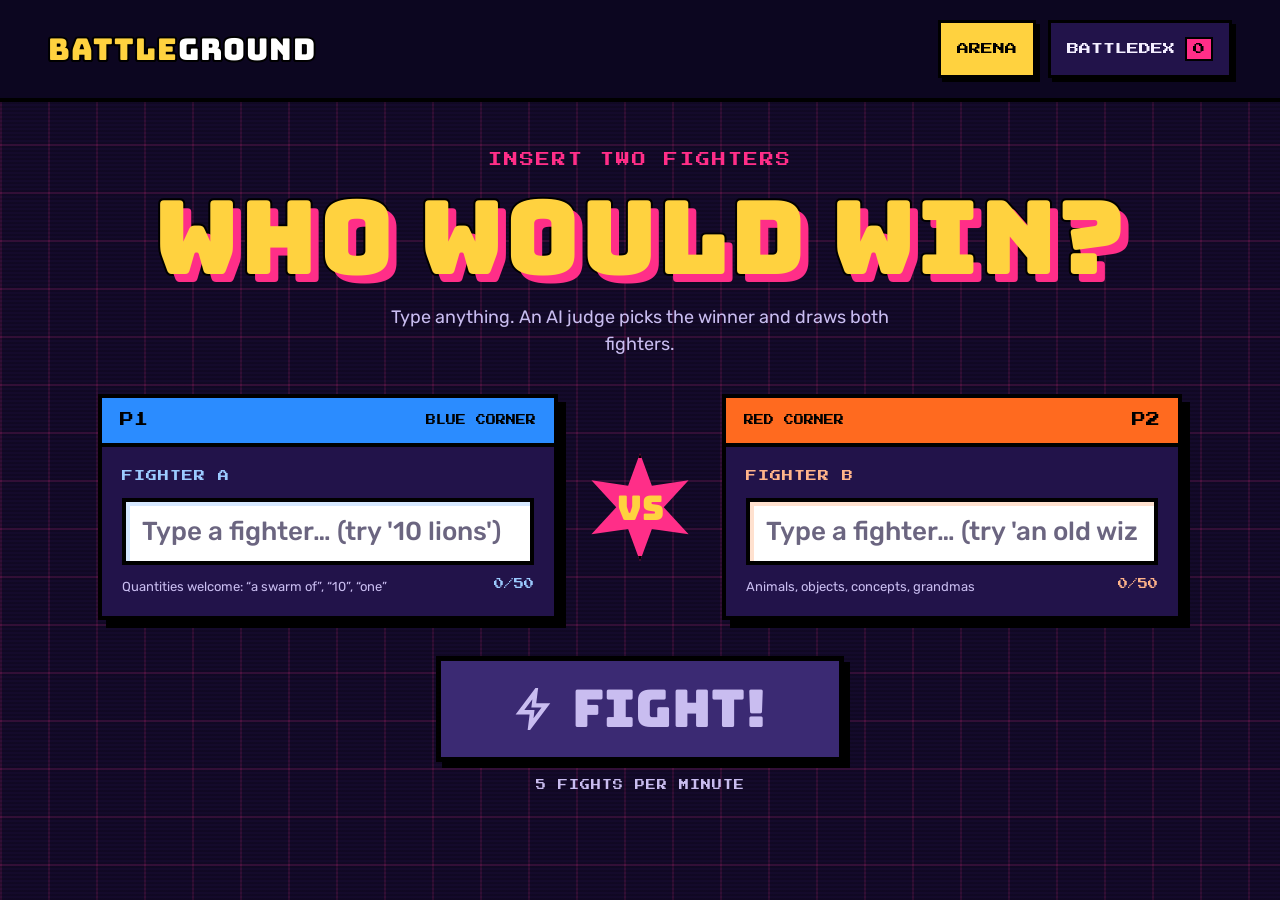
==== commit bb3b7fdc: "Updating UI" ====
--- a/index.html
+++ b/index.html
@@ -8,99 +8,194 @@
   <link rel="preconnect" href="https://fonts.googleapis.com" />
   <link rel="preconnect" href="https://fonts.gstatic.com" crossorigin />
   <link
-    href="https://fonts.googleapis.com/css2?family=Inter:wght@400;500;600;700&family=Space+Grotesk:wght@500;700&display=swap"
+    href="https://fonts.googleapis.com/css2?family=Bungee&family=Press+Start+2P&family=Rubik:wght@400;500;700;800&display=swap"
     rel="stylesheet"
   />
   <link rel="stylesheet" href="css/style.css" />
 </head>
 <body>
   <div class="arena">
-    <div class="arena__side arena__side--a" aria-hidden="true"></div>
-    <div class="arena__side arena__side--b" aria-hidden="true"></div>
-
     <header class="hud">
-      <span class="hud__logo">Battle<span class="hud__logo-sword">&#9876;&#65039;</span>ground</span>
-      <a class="hud__link" href="battledex.html">My BattleDex</a>
+      <a class="hud__logo" href="index.html"><span class="hud__logo-a outline-txt">BATTLE</span><span class="hud__logo-b outline-txt">GROUND</span></a>
+      <nav class="hud__nav" aria-label="Main">
+        <a class="nav-link" href="index.html" aria-current="page">ARENA</a>
+        <a class="nav-link" href="battledex.html">BATTLEDEX <span id="dexBadge" class="nav-link__count">0</span></a>
+      </nav>
     </header>
 
     <div id="formView" class="form-view">
+      <div class="intro">
+        <p class="hud-label blink">INSERT TWO FIGHTERS</p>
+        <h1 class="intro__title outline-txt">WHO WOULD WIN?</h1>
+        <p class="intro__sub">Type anything. An AI judge picks the winner and draws both fighters.</p>
+      </div>
+
       <main class="ring">
-        <section class="fighter-slot fighter-slot--a">
-          <span class="fighter-slot__eyebrow">Fighter A</span>
-          <input
-            id="fighterA"
-            class="fighter-slot__input"
-            type="text"
-            autocomplete="off"
-            placeholder="Type a fighter… (try '10 lions')"
-          />
+        <section class="corner corner--a">
+          <div class="corner__bar">
+            <span class="corner__id">P1</span>
+            <span class="corner__name">BLUE CORNER</span>
+          </div>
+          <div class="corner__body">
+            <label class="corner__label" for="fighterA">FIGHTER A</label>
+            <input
+              id="fighterA"
+              class="fighter-input"
+              type="text"
+              autocomplete="off"
+              placeholder="Type a fighter… (try '10 lions')"
+            />
+            <div class="corner__meta">
+              <span>Quantities welcome: “a swarm of”, “10”, “one”</span>
+              <span id="countA" class="counter">0/50</span>
+            </div>
+          </div>
         </section>
 
-        <div class="seam">
-          <button id="fightButton" class="fight-button" type="button">
-            <span class="fight-button__vs">VS</span>
-            <span class="fight-button__label">Fight!</span>
-          </button>
-        </div>
-
-        <section class="fighter-slot fighter-slot--b">
-          <span class="fighter-slot__eyebrow">Fighter B</span>
-          <input
-            id="fighterB"
-            class="fighter-slot__input"
-            type="text"
-            autocomplete="off"
-            placeholder="Type a fighter… (try 'an old wizard')"
-          />
+        <div class="vs-badge" aria-hidden="true"><span>VS</span></div>
+
+        <section class="corner corner--b">
+          <div class="corner__bar">
+            <span class="corner__name">RED CORNER</span>
+            <span class="corner__id">P2</span>
+          </div>
+          <div class="corner__body">
+            <label class="corner__label" for="fighterB">FIGHTER B</label>
+            <input
+              id="fighterB"
+              class="fighter-input"
+              type="text"
+              autocomplete="off"
+              placeholder="Type a fighter… (try 'an old wizard')"
+            />
+            <div class="corner__meta">
+              <span>Animals, objects, concepts, grandmas</span>
+              <span id="countB" class="counter">0/50</span>
+            </div>
+          </div>
         </section>
       </main>
 
       <p id="formError" class="form-error" role="alert" hidden></p>
+
+      <div class="fight-wrap">
+        <button id="fightButton" class="fight-button" type="button">
+          <svg viewBox="0 0 24 24" fill="none" stroke="currentColor" stroke-width="2.5" stroke-linecap="square" aria-hidden="true"><path d="M13 2 4 14h7l-1 8 9-12h-7l1-8z"></path></svg>
+          FIGHT!
+        </button>
+        <p class="rate-note">5 FIGHTS PER MINUTE</p>
+      </div>
     </div>
 
-    <section id="loadingView" class="loading-view" hidden>
-      <div class="loading-view__spinner" aria-hidden="true">
-        <span class="loading-view__spinner-vs">VS</span>
-      </div>
-      <p id="loadingMessage" class="loading-view__message">Sharpening claws…</p>
-      <div class="loading-view__bar">
-        <div class="loading-view__bar-fill"></div>
+    <section id="loadingView" class="loading-view" aria-busy="true" hidden>
+      <p class="loading-view__round blink">ROUND 1</p>
+
+      <div class="matchup">
+        <div class="slot slot--a">
+          <div class="slot__art" aria-hidden="true">
+            <div class="slot__scan"></div>
+            <span class="slot__q outline-txt">?</span>
+            <span class="slot__tag">P1</span>
+            <span class="slot__drawing">DRAWING FIGHTER…</span>
+          </div>
+          <p id="loadingNameA" class="slot__name"></p>
+        </div>
+
+        <div class="clash" aria-hidden="true"><span>VS</span></div>
+
+        <div class="slot slot--b">
+          <div class="slot__art" aria-hidden="true">
+            <div class="slot__scan"></div>
+            <span class="slot__q outline-txt">?</span>
+            <span class="slot__tag">P2</span>
+            <span class="slot__drawing">DRAWING FIGHTER…</span>
+          </div>
+          <p id="loadingNameB" class="slot__name"></p>
+        </div>
+      </div>
+
+      <div class="progress">
+        <div class="progress__head">
+          <span>THE JUDGES ARE DELIBERATING</span>
+          <span class="progress__live blink">● LIVE</span>
+        </div>
+        <div class="progress__bar" role="progressbar" aria-label="Fight in progress">
+          <div class="progress__fill"></div>
+        </div>
+        <div class="loading-view__message-box" aria-live="polite">
+          <p id="loadingMessage" class="loading-view__message">Sharpening claws…</p>
+        </div>
+        <p class="loading-view__note">Real fights take up to a minute. Good fights take time.</p>
       </div>
     </section>
 
     <section id="resultView" class="result-view" hidden>
-      <div class="result-view__portraits">
-        <div id="portraitA" class="portrait-card portrait-card--a">
-          <span class="portrait-card__winner-badge">Winner!</span>
-          <div class="portrait-card__image-wrap">
-            <img id="portraitImageA" class="portrait-card__image" alt="" />
-          </div>
-          <span id="portraitLabelA" class="portrait-card__label"></span>
-          <button class="portrait-card__save" type="button" data-save="A">Add to BattleDex</button>
-        </div>
-
-        <span class="result-view__vs" aria-hidden="true">VS</span>
-
-        <div id="portraitB" class="portrait-card portrait-card--b">
-          <span class="portrait-card__winner-badge">Winner!</span>
-          <div class="portrait-card__image-wrap">
-            <img id="portraitImageB" class="portrait-card__image" alt="" />
-          </div>
-          <span id="portraitLabelB" class="portrait-card__label"></span>
-          <button class="portrait-card__save" type="button" data-save="B">Add to BattleDex</button>
-        </div>
-      </div>
-
-      <div class="verdict-card">
-        <p id="verdictText" class="verdict-card__text"></p>
-      </div>
-
-      <button id="fightAgainButton" class="fight-again-button" type="button">Fight Again</button>
+      <div class="hp-row">
+        <div class="hp hp--a">
+          <span id="hpNameA" class="hp__name"></span>
+          <div class="hp__track"><div id="hpFillA" class="hp__fill"></div></div>
+        </div>
+        <div class="ko-text outline-txt" aria-hidden="true">K.O.!</div>
+        <div class="hp hp--b">
+          <span id="hpNameB" class="hp__name"></span>
+          <div class="hp__track"><div id="hpFillB" class="hp__fill"></div></div>
+        </div>
+      </div>
+
+      <div class="fighters">
+        <div id="portraitA" class="fcard fcard--a">
+          <div class="fcard__rays" aria-hidden="true"></div>
+          <div class="frame">
+            <img id="portraitImageA" class="fcard__art" alt="" />
+            <span class="fcard__tag">P1</span>
+            <div class="fcard__ko" aria-hidden="true">K.O.</div>
+          </div>
+          <div class="fcard__crown" aria-hidden="true">
+            <svg width="64" height="48" viewBox="0 0 32 24"><path d="M3 20 1 5l8 6 7-10 7 10 8-6-2 15z" fill="#FFD23F" stroke="#000" stroke-width="2" stroke-linejoin="round"></path><rect x="3" y="19" width="26" height="4" fill="#FFD23F" stroke="#000" stroke-width="2"></rect></svg>
+            <span class="fcard__winner">WINNER!</span>
+          </div>
+          <p id="portraitLabelA" class="fcard__name"></p>
+          <button class="save-button" type="button" data-save="A">Add to BattleDex</button>
+        </div>
+
+        <div class="vs-mid" aria-hidden="true"><span>VS</span></div>
+
+        <div id="portraitB" class="fcard fcard--b">
+          <div class="fcard__rays" aria-hidden="true"></div>
+          <div class="frame">
+            <img id="portraitImageB" class="fcard__art" alt="" />
+            <span class="fcard__tag">P2</span>
+            <div class="fcard__ko" aria-hidden="true">K.O.</div>
+          </div>
+          <div class="fcard__crown" aria-hidden="true">
+            <svg width="64" height="48" viewBox="0 0 32 24"><path d="M3 20 1 5l8 6 7-10 7 10 8-6-2 15z" fill="#FFD23F" stroke="#000" stroke-width="2" stroke-linejoin="round"></path><rect x="3" y="19" width="26" height="4" fill="#FFD23F" stroke="#000" stroke-width="2"></rect></svg>
+            <span class="fcard__winner">WINNER!</span>
+          </div>
+          <p id="portraitLabelB" class="fcard__name"></p>
+          <button class="save-button" type="button" data-save="B">Add to BattleDex</button>
+        </div>
+      </div>
+
+      <section class="verdict" aria-labelledby="verdictHeadline">
+        <span class="verdict__tag">JUDGE'S VERDICT</span>
+        <h2 id="verdictHeadline" class="verdict__headline"></h2>
+        <p id="verdictText" class="verdict__text"></p>
+        <span class="verdict__more blink" aria-hidden="true">▼</span>
+      </section>
+
+      <div class="result-actions">
+        <button id="rematchButton" class="btn" type="button">
+          <svg width="26" height="26" viewBox="0 0 24 24" fill="none" stroke="currentColor" stroke-width="3" stroke-linecap="square" aria-hidden="true"><path d="M3 12a9 9 0 1 0 3-6.7"></path><path d="M3 3v6h6"></path></svg>
+          REMATCH
+        </button>
+        <button id="fightAgainButton" class="btn btn--panel" type="button">NEW FIGHT</button>
+      </div>
     </section>
 
     <section id="errorView" class="error-view" hidden>
+      <span class="error-view__tag">FOUL!</span>
       <p id="errorMessage" class="error-view__message"></p>
-      <button id="retryButton" class="error-view__retry" type="button">Try Again</button>
+      <button id="retryButton" class="btn" type="button">TRY AGAIN</button>
     </section>
   </div>
 
--- a/css/style.css
+++ b/css/style.css
@@ -1,24 +1,28 @@
+/* Battleground — arcade redesign. Tokens first, then shared chrome, then one section per screen. */
+
 :root {
-  --bg: #08080a;
-  --surface: #111114;
-  --surface-raised: #17171c;
-  --border: #26262d;
-  --border-strong: #3a3a44;
-  --text: #f4f4f6;
-  --text-muted: #9a9aa6;
-  --accent: #f4f4f6;
-  --accent-text: #08080a;
-  --a: #ff5c6c;
-  --b: #4cc9f0;
-  --winner: #fbbf24;
-  --danger: #ff6b6b;
-
-  --font-display: "Space Grotesk", "Inter", system-ui, sans-serif;
-  --font-body: "Inter", system-ui, -apple-system, "Segoe UI", sans-serif;
-
-  --radius: 16px;
-  --radius-sm: 10px;
-  --shadow: 0 10px 30px rgba(0, 0, 0, 0.5);
+  --ground: #140a2b;
+  --panel: #22134a;
+  --deep: #0c0620;
+  --yellow: #ffd23f;
+  --pink: #ff2e88;
+  --p1: #2b8cff;
+  --p2: #ff6a1f;
+  --muted: #c9bdf0;
+  --text: #f4efff;
+  --ink: #000;
+  --p1-soft: #9ccbff;
+  --p2-soft: #ffb48a;
+  --green: #7cf29a;
+  --static: #2a1a55;
+
+  --font-display: "Bungee", "Impact", sans-serif;
+  --font-hud: "Press Start 2P", ui-monospace, monospace;
+  --font-body: "Rubik", system-ui, -apple-system, "Segoe UI", sans-serif;
+
+  --shadow-sm: 4px 4px 0 var(--ink);
+  --shadow: 8px 8px 0 var(--ink);
+  --starburst: polygon(50% 0%, 61% 30%, 95% 25%, 72% 50%, 95% 75%, 61% 70%, 50% 100%, 39% 70%, 5% 75%, 28% 50%, 5% 25%, 39% 30%);
 }
 
 *,
@@ -39,10 +43,9 @@
 
 body {
   min-height: 100vh;
-  background: var(--bg);
+  background: var(--ground);
   color: var(--text);
   font-family: var(--font-body);
-  font-weight: 400;
   font-size: 16px;
   line-height: 1.5;
   -webkit-font-smoothing: antialiased;
@@ -57,12 +60,21 @@
   font-family: inherit;
 }
 
+a {
+  color: var(--yellow);
+}
+
 :focus-visible {
-  outline: 2px solid var(--text);
+  outline: 4px solid var(--yellow);
   outline-offset: 3px;
 }
 
-/* ---------- Backdrop ---------- */
+.outline-txt {
+  -webkit-text-stroke: 4px var(--ink);
+  paint-order: stroke fill;
+}
+
+/* ---------- Arena backdrop: pink grid + scanlines ---------- */
 
 .arena {
   position: relative;
@@ -70,604 +82,1181 @@
   overflow: hidden;
   display: flex;
   flex-direction: column;
-}
-
-.arena__side {
-  position: absolute;
-  inset: 0;
-  z-index: 0;
-  pointer-events: none;
-}
-
-.arena__side--a {
-  background: radial-gradient(60% 55% at 0% 0%, rgba(255, 92, 108, 0.14), transparent 70%);
-}
-
-.arena__side--b {
-  background: radial-gradient(60% 55% at 100% 100%, rgba(76, 201, 240, 0.12), transparent 70%);
-}
-
-.arena--dex .arena__side--a {
-  background: radial-gradient(60% 45% at 0% 0%, rgba(255, 92, 108, 0.1), transparent 70%);
-}
-
-.arena--dex .arena__side--b {
-  background: radial-gradient(60% 45% at 100% 0%, rgba(76, 201, 240, 0.1), transparent 70%);
-}
-
-/* ---------- Header ---------- */
-
-.hud {
-  position: relative;
-  z-index: 2;
-  display: flex;
-  align-items: center;
-  gap: 0.75rem;
-  padding: 1.25rem clamp(1rem, 4vw, 3rem);
-}
-
-.hud__logo {
-  margin-right: auto;
-  font-family: var(--font-display);
-  font-weight: 700;
-  font-size: 1.25rem;
-  letter-spacing: -0.02em;
-  color: var(--text);
-  text-decoration: none;
-}
-
-.hud__logo-sword {
-  display: inline-block;
-  margin: 0 0.1em;
-  font-size: 0.95em;
-}
-
-.hud__link {
-  font-size: 0.875rem;
-  font-weight: 500;
-  color: var(--text-muted);
-  text-decoration: none;
-  border: 1px solid var(--border);
-  border-radius: 999px;
-  padding: 0.45rem 1rem;
-  background: rgba(255, 255, 255, 0.02);
-  transition: color 0.15s ease, border-color 0.15s ease, background 0.15s ease;
-}
-
-.hud__link:hover,
-.hud__link:focus-visible {
-  color: var(--text);
-  border-color: var(--border-strong);
-  background: rgba(255, 255, 255, 0.06);
-}
-
-/* ---------- Form view ---------- */
-
-.form-view {
-  position: relative;
-  z-index: 2;
-  flex: 1;
-  display: flex;
-  flex-direction: column;
-}
-
-.ring {
-  position: relative;
-  z-index: 2;
-  flex: 1;
-  display: grid;
-  grid-template-columns: 1fr auto 1fr;
-  align-items: center;
-  align-content: center;
-  gap: clamp(1rem, 3vw, 2.5rem);
-  padding: 1rem clamp(1.25rem, 6vw, 5rem) 3rem;
-}
-
-.fighter-slot {
-  display: flex;
-  flex-direction: column;
-  gap: 0.75rem;
-  background: var(--surface);
-  border: 1px solid var(--border);
-  border-radius: var(--radius);
-  padding: 1.25rem;
-  box-shadow: var(--shadow);
-  transition: border-color 0.15s ease;
-}
-
-.fighter-slot:focus-within {
-  border-color: var(--border-strong);
-}
-
-.fighter-slot--a {
-  justify-self: end;
-  width: 100%;
-  max-width: 26rem;
-}
-
-.fighter-slot--b {
-  justify-self: start;
-  width: 100%;
-  max-width: 26rem;
-}
-
-.fighter-slot__eyebrow {
-  display: inline-flex;
-  align-items: center;
-  gap: 0.5rem;
-  font-size: 0.75rem;
-  font-weight: 600;
-  letter-spacing: 0.08em;
-  text-transform: uppercase;
-  color: var(--text-muted);
-}
-
-.fighter-slot__eyebrow::before {
-  content: "";
-  width: 8px;
-  height: 8px;
-  border-radius: 50%;
-  background: var(--a);
-}
-
-.fighter-slot--b .fighter-slot__eyebrow::before {
-  background: var(--b);
-}
-
-.fighter-slot__input {
-  font-size: 1.1rem;
-  font-weight: 500;
-  color: var(--text);
-  background: var(--bg);
-  border: 1px solid var(--border);
-  border-radius: var(--radius-sm);
-  padding: 0.75rem 0.9rem;
-  outline: none;
-  transition: border-color 0.15s ease, box-shadow 0.15s ease;
-}
-
-.fighter-slot__input::placeholder {
-  color: #5c5c68;
-}
-
-.fighter-slot__input:focus-visible {
-  border-color: var(--text);
-  box-shadow: 0 0 0 3px rgba(244, 244, 246, 0.12);
-  outline: none;
-}
-
-/* ---------- Fight button ---------- */
-
-.seam {
-  position: relative;
-  display: flex;
-  align-items: center;
-  justify-content: center;
-}
-
-.fight-button {
-  width: clamp(6rem, 11vw, 8rem);
-  height: clamp(6rem, 11vw, 8rem);
-  border-radius: 50%;
-  border: none;
-  background: var(--accent);
-  color: var(--accent-text);
-  display: flex;
-  flex-direction: column;
-  align-items: center;
-  justify-content: center;
-  gap: 0.1rem;
-  box-shadow: 0 0 0 6px rgba(244, 244, 246, 0.08), 0 10px 30px rgba(0, 0, 0, 0.6);
-  transition: transform 0.15s ease, box-shadow 0.15s ease, background 0.15s ease;
-}
-
-.fight-button:hover,
-.fight-button:focus-visible {
-  transform: scale(1.05);
-  box-shadow: 0 0 0 10px rgba(244, 244, 246, 0.1), 0 14px 36px rgba(0, 0, 0, 0.6);
-}
-
-.fight-button:active {
-  transform: scale(0.97);
-}
-
-.fight-button:disabled {
-  cursor: not-allowed;
-  background: var(--surface-raised);
-  color: var(--text-muted);
-  box-shadow: 0 0 0 6px rgba(244, 244, 246, 0.03);
-  transform: none;
-}
-
-.fight-button__vs {
-  font-size: 0.7rem;
-  font-weight: 600;
-  letter-spacing: 0.2em;
-  opacity: 0.6;
-}
-
-.fight-button__label {
-  font-family: var(--font-display);
-  font-weight: 700;
-  font-size: clamp(1.1rem, 2vw, 1.4rem);
-  letter-spacing: -0.01em;
-}
-
-/* ---------- Form error ---------- */
-
-.form-error {
-  position: relative;
-  z-index: 2;
-  margin: 0 auto 1.5rem;
-  max-width: 30rem;
-  text-align: center;
-  font-size: 0.9rem;
-  color: var(--danger);
-  background: rgba(255, 107, 107, 0.08);
-  border: 1px solid rgba(255, 107, 107, 0.35);
-  border-radius: var(--radius-sm);
-  padding: 0.75rem 1.25rem;
-}
-
-/* ---------- Loading view ---------- */
-
-.loading-view {
-  position: relative;
-  z-index: 2;
-  flex: 1;
-  display: flex;
-  flex-direction: column;
-  align-items: center;
-  justify-content: center;
-  gap: 1.5rem;
-  padding: 2rem 1.5rem 4rem;
-  text-align: center;
-}
-
-.loading-view__spinner {
-  position: relative;
-  width: 6rem;
-  height: 6rem;
-  border-radius: 50%;
-  background: var(--surface);
-  border: 1px solid var(--border);
-  display: flex;
-  align-items: center;
-  justify-content: center;
-}
-
-.loading-view__spinner::before {
-  content: "";
-  position: absolute;
-  inset: -6px;
-  border-radius: 50%;
-  border: 2px solid transparent;
-  border-top-color: var(--text);
-  border-right-color: var(--text-muted);
-  animation: spin 1.1s linear infinite;
-}
-
-.loading-view__spinner-vs {
-  font-family: var(--font-display);
-  font-weight: 700;
-  font-size: 1.25rem;
-  color: var(--text);
-}
-
-.loading-view__message {
-  min-height: 1.5em;
-  margin: 0;
-  font-size: 0.95rem;
-  color: var(--text-muted);
-}
-
-.loading-view__bar {
-  width: min(20rem, 80vw);
-  height: 4px;
-  border-radius: 999px;
-  background: var(--surface-raised);
-  overflow: hidden;
-}
-
-.loading-view__bar-fill {
-  width: 40%;
-  height: 100%;
-  border-radius: 999px;
-  background: linear-gradient(90deg, var(--a), var(--text), var(--b));
-  animation: loading-slide 1.4s ease-in-out infinite;
-}
-
-@keyframes spin {
-  to {
-    transform: rotate(360deg);
-  }
-}
-
-@keyframes loading-slide {
-  0% {
-    transform: translateX(-110%);
-  }
-  100% {
-    transform: translateX(350%);
-  }
-}
-
-/* ---------- Result view ---------- */
-
-.result-view {
-  position: relative;
-  z-index: 2;
-  flex: 1;
-  display: flex;
-  flex-direction: column;
-  align-items: center;
-  justify-content: center;
-  gap: 2rem;
-  padding: 1.5rem clamp(1rem, 5vw, 4rem) 3rem;
-}
-
-.result-view__portraits {
-  display: flex;
-  align-items: center;
-  justify-content: center;
-  gap: clamp(1rem, 4vw, 2.5rem);
-  flex-wrap: wrap;
-}
-
-.result-view__vs {
-  font-family: var(--font-display);
-  font-weight: 700;
-  font-size: 1.1rem;
-  letter-spacing: 0.1em;
-  color: var(--text-muted);
-}
-
-.portrait-card {
-  position: relative;
-  display: flex;
-  flex-direction: column;
-  align-items: center;
-  gap: 0.75rem;
-  width: min(18rem, 80vw);
-  background: var(--surface);
-  border: 1px solid var(--border);
-  border-radius: var(--radius);
-  padding: 0.75rem 0.75rem 1rem;
-  box-shadow: var(--shadow);
-  opacity: 0;
-  transform: translateY(24px) scale(0.97);
-  transition: opacity 0.5s ease, transform 0.5s ease, border-color 0.3s ease;
-}
-
-.portrait-card--a {
-  transition-delay: 0.05s;
-}
-
-.portrait-card--b {
-  transition-delay: 0.2s;
-}
-
-.result-view.is-revealed .portrait-card {
-  opacity: 1;
-  transform: translateY(0) scale(1);
-}
-
-.portrait-card__image-wrap {
-  position: relative;
-  width: 100%;
-  border-radius: var(--radius-sm);
-  overflow: hidden;
-}
-
-.portrait-card__image {
-  display: block;
-  width: 100%;
-  aspect-ratio: 1 / 1;
-  object-fit: cover;
-  background: var(--bg);
-}
-
-.portrait-card.is-winner .portrait-card__image-wrap::after {
+  background-color: var(--ground);
+  background-image:
+    linear-gradient(rgba(255, 46, 136, 0.13) 2px, transparent 2px),
+    linear-gradient(90deg, rgba(255, 46, 136, 0.13) 2px, transparent 2px);
+  background-size: 48px 48px;
+}
+
+.arena::after {
   content: "";
   position: absolute;
   inset: 0;
-  background: linear-gradient(
-    115deg,
-    transparent 40%,
-    rgba(255, 255, 255, 0.55) 50%,
-    transparent 60%
-  );
-  background-size: 250% 250%;
-  background-position: -60% -60%;
-  opacity: 0;
-  animation: winner-shimmer 2.4s ease-in-out 0.7s 1;
-}
-
-.portrait-card__label {
-  font-weight: 600;
-  font-size: 1.05rem;
+  pointer-events: none;
+  background: repeating-linear-gradient(0deg, rgba(0, 0, 0, 0.18) 0 2px, transparent 2px 4px);
+}
+
+/* ---------- Header / nav ---------- */
+
+.hud {
+  position: relative;
+  z-index: 4;
+  display: flex;
+  flex-wrap: wrap;
+  align-items: center;
+  justify-content: space-between;
+  gap: 16px;
+  padding: 20px clamp(16px, 4vw, 48px);
+  background: var(--deep);
+  border-bottom: 4px solid var(--ink);
+}
+
+.hud__logo {
+  font-family: var(--font-display);
+  font-size: 30px;
+  line-height: 1;
+  letter-spacing: 1px;
+  text-decoration: none;
+}
+
+.hud__logo-a {
+  color: var(--yellow);
+}
+
+.hud__logo-b {
+  color: #fff;
+}
+
+.hud__nav {
+  display: flex;
+  flex-wrap: wrap;
+  gap: 12px;
+}
+
+.nav-link {
+  display: inline-flex;
+  align-items: center;
+  gap: 10px;
+  min-height: 44px;
+  padding: 14px 16px;
+  font-family: var(--font-hud);
+  font-size: 12px;
+  line-height: 1;
+  text-decoration: none;
   color: var(--text);
-  text-align: center;
-  text-transform: capitalize;
-}
-
-.portrait-card__save {
-  font-size: 0.8rem;
-  font-weight: 500;
-  color: var(--text-muted);
-  background: transparent;
-  border: 1px solid var(--border);
-  border-radius: 999px;
-  padding: 0.45rem 1rem;
-  transition: color 0.15s ease, border-color 0.15s ease, background 0.15s ease;
-}
-
-.portrait-card__save:hover,
-.portrait-card__save:focus-visible {
-  color: var(--text);
-  border-color: var(--border-strong);
-  background: rgba(255, 255, 255, 0.06);
-}
-
-.portrait-card__save:disabled {
-  opacity: 0.5;
-  cursor: default;
-}
-
-.portrait-card__winner-badge {
-  position: absolute;
-  top: -12px;
-  right: 14px;
-  z-index: 1;
-  font-size: 0.72rem;
-  font-weight: 700;
-  letter-spacing: 0.08em;
-  text-transform: uppercase;
-  color: #1a1204;
-  background: var(--winner);
-  border-radius: 999px;
-  padding: 0.3rem 0.8rem;
-  transform: scale(0);
-  transition: transform 0.35s cubic-bezier(0.34, 1.56, 0.64, 1) 0.6s;
-}
-
-.portrait-card.is-winner {
-  border-color: var(--winner);
-  box-shadow: 0 0 0 1px var(--winner), 0 0 40px rgba(251, 191, 36, 0.22), var(--shadow);
-  animation: winner-pulse 0.9s ease-out 0.7s 1;
-}
-
-.portrait-card.is-winner .portrait-card__winner-badge {
-  transform: scale(1);
-}
-
-@keyframes winner-shimmer {
-  0% {
-    background-position: -60% -60%;
-    opacity: 0;
-  }
-  15%,
-  60% {
-    opacity: 1;
-  }
-  100% {
-    background-position: 160% 160%;
-    opacity: 0;
-  }
-}
-
-@keyframes winner-pulse {
-  0% {
-    transform: scale(1);
-  }
-  30% {
-    transform: scale(1.05);
-  }
-  60% {
-    transform: scale(0.99);
-  }
-  100% {
-    transform: scale(1);
-  }
-}
-
-.verdict-card {
-  max-width: 40rem;
-  background: var(--surface);
-  border: 1px solid var(--border);
-  border-radius: var(--radius);
-  padding: 1.5rem 2rem;
-  box-shadow: var(--shadow);
-  opacity: 0;
-  transform: translateY(16px);
-  transition: opacity 0.5s ease 0.5s, transform 0.5s ease 0.5s;
-}
-
-.result-view.is-revealed .verdict-card {
-  opacity: 1;
-  transform: translateY(0);
-}
-
-.verdict-card__text {
-  margin: 0;
-  font-size: 1.1rem;
-  line-height: 1.6;
-  text-align: center;
-  color: var(--text);
-}
-
-/* ---------- Primary buttons ---------- */
-
-.fight-again-button,
-.error-view__retry {
-  font-size: 0.9rem;
-  font-weight: 600;
-  color: var(--accent-text);
-  background: var(--accent);
-  border: none;
-  border-radius: 999px;
-  padding: 0.75rem 1.75rem;
-  transition: transform 0.15s ease, opacity 0.15s ease;
-}
-
-.fight-again-button {
-  opacity: 0;
-  transform: translateY(16px);
-}
-
-.result-view.is-revealed .fight-again-button {
-  opacity: 1;
-  transform: translateY(0);
-  transition: opacity 0.5s ease 0.7s, transform 0.5s ease 0.7s;
-}
-
-.fight-again-button:hover,
-.fight-again-button:focus-visible,
-.error-view__retry:hover,
-.error-view__retry:focus-visible {
-  opacity: 0.88;
-}
-
-.dex__empty .fight-again-button {
-  display: inline-block;
-  text-decoration: none;
-  opacity: 1;
-  transform: none;
-}
-
-/* ---------- Error view ---------- */
-
-.error-view {
-  position: relative;
-  z-index: 2;
-  flex: 1;
-  display: flex;
-  flex-direction: column;
-  align-items: center;
-  justify-content: center;
-  gap: 1.5rem;
-  padding: 2rem 1.5rem 4rem;
-  text-align: center;
-}
-
-.error-view__message {
-  max-width: 30rem;
-  margin: 0;
-  font-size: 1.05rem;
-  color: var(--text);
-  background: rgba(255, 107, 107, 0.08);
-  border: 1px solid rgba(255, 107, 107, 0.35);
-  border-radius: var(--radius);
-  padding: 1.25rem 1.5rem;
-}
-
-/* ---------- BattleDex ---------- */
-
+  background: var(--panel);
+  border: 3px solid var(--ink);
+  box-shadow: var(--shadow-sm);
+}
+
+.nav-link[aria-current="page"] {
+  color: var(--ink);
+  background: var(--yellow);
+}
+
+.nav-link:hover {
+  color: var(--ink);
+  background: #ffe88a;
+}
+
+.nav-link__count {
+  padding: 4px 6px;
+  color: var(--ink);
+  background: var(--pink);
+  border: 2px solid var(--ink);
+}
+
+/* ---------- Shared screen stage ---------- */
+
+.form-view,
+.loading-view,
+.result-view,
+.error-view,
 .dex {
   position: relative;
   z-index: 2;
   flex: 1;
-  padding: 1rem clamp(1.25rem, 6vw, 5rem) 4rem;
+  width: 100%;
+  max-width: 1180px;
+  margin: 0 auto;
+  padding: 48px clamp(16px, 4vw, 48px) 64px;
+  display: flex;
+  flex-direction: column;
+  align-items: center;
+  gap: 36px;
+}
+
+.hud-label {
+  margin: 0;
+  font-family: var(--font-hud);
+  font-size: 14px;
+  letter-spacing: 2px;
+  color: var(--pink);
+}
+
+.blink {
+  animation: blink 1s steps(1) infinite;
+}
+
+@keyframes blink {
+  0%,
+  49% {
+    opacity: 1;
+  }
+  50%,
+  100% {
+    opacity: 0;
+  }
+}
+
+/* ---------- Arcade buttons ---------- */
+
+.btn {
+  display: inline-flex;
+  align-items: center;
+  justify-content: center;
+  gap: 12px;
+  min-height: 44px;
+  font-family: var(--font-display);
+  font-size: 26px;
+  line-height: 1;
+  text-decoration: none;
+  color: var(--ink);
+  background: var(--yellow);
+  border: 5px solid var(--ink);
+  box-shadow: 7px 7px 0 var(--ink);
+  padding: 16px 32px;
+  transition: transform 0.08s, box-shadow 0.08s;
+}
+
+.btn:hover {
+  transform: translate(-2px, -2px);
+  box-shadow: 9px 9px 0 var(--ink);
+}
+
+.btn:active {
+  transform: translate(4px, 4px);
+  box-shadow: 1px 1px 0 var(--ink);
+}
+
+.btn--panel {
+  color: var(--text);
+  background: var(--panel);
+}
+
+.btn svg {
+  flex: none;
+}
+
+/* ---------- Input screen ---------- */
+
+.intro {
+  display: flex;
+  flex-direction: column;
+  align-items: center;
+  gap: 18px;
+  text-align: center;
+}
+
+.intro__title {
+  margin: 0;
+  font-family: var(--font-display);
+  font-weight: 400;
+  font-size: clamp(36px, 8vw, 104px);
+  line-height: 0.95;
+  letter-spacing: 1px;
+  color: var(--yellow);
+  text-shadow: 8px 8px 0 var(--pink);
+}
+
+.intro__sub {
+  margin: 0;
+  max-width: 560px;
+  font-size: 18px;
+  color: var(--muted);
+}
+
+.ring {
+  width: 100%;
+  display: grid;
+  grid-template-columns: minmax(0, 1fr) auto minmax(0, 1fr);
+  align-items: stretch;
+  gap: 28px;
+}
+
+.corner {
+  min-width: 0;
+  display: flex;
+  flex-direction: column;
+  background: var(--panel);
+  border: 4px solid var(--ink);
+  box-shadow: var(--shadow);
+}
+
+.corner__bar {
+  display: flex;
+  justify-content: space-between;
+  align-items: center;
+  padding: 12px 18px;
+  color: var(--ink);
+  border-bottom: 4px solid var(--ink);
+}
+
+.corner--a .corner__bar {
+  background: var(--p1);
+}
+
+.corner--b .corner__bar {
+  background: var(--p2);
+}
+
+.corner__id {
+  font-family: var(--font-hud);
+  font-size: 14px;
+}
+
+.corner__name {
+  font-family: var(--font-hud);
+  font-size: 10px;
+}
+
+.corner__body {
+  display: flex;
+  flex-direction: column;
+  gap: 12px;
+  padding: 22px 20px 20px;
+}
+
+.corner__label {
+  font-family: var(--font-hud);
+  font-size: 11px;
+  letter-spacing: 1px;
+}
+
+.corner--a .corner__label,
+.corner--a .counter {
+  color: var(--p1-soft);
+}
+
+.corner--b .corner__label,
+.corner--b .counter {
+  color: var(--p2-soft);
+}
+
+.fighter-input {
+  width: 100%;
+  min-height: 64px;
+  padding: 14px 16px;
+  font-family: var(--font-body);
+  font-weight: 700;
+  font-size: 26px;
+  color: var(--ink);
+  background: #fff;
+  border: 4px solid var(--ink);
+  outline: none;
+}
+
+.corner--a .fighter-input {
+  box-shadow: inset 4px 4px 0 #d6e8ff;
+}
+
+.corner--b .fighter-input {
+  box-shadow: inset 4px 4px 0 #ffe1cf;
+}
+
+.fighter-input::placeholder {
+  font-weight: 500;
+  color: #6b6580;
+}
+
+.fighter-input:focus {
+  box-shadow: 0 0 0 4px var(--yellow);
+}
+
+.corner__meta {
+  display: flex;
+  justify-content: space-between;
+  gap: 12px;
+  font-size: 13px;
+  color: var(--muted);
+}
+
+.counter {
+  flex: none;
+  font-family: var(--font-hud);
+  font-size: 10px;
+}
+
+.counter.is-over {
+  color: var(--pink) !important;
+}
+
+.vs-badge {
+  align-self: center;
+  width: 108px;
+  height: 108px;
+  display: flex;
+  align-items: center;
+  justify-content: center;
+  background: var(--pink);
+  border: 5px solid var(--ink);
+  clip-path: var(--starburst);
+  animation: vs-pulse 1.2s ease-in-out infinite;
+}
+
+.vs-badge span {
+  font-family: var(--font-display);
+  font-size: 34px;
+  color: var(--yellow);
+}
+
+@keyframes vs-pulse {
+  0%,
+  100% {
+    transform: rotate(-8deg) scale(1);
+  }
+  50% {
+    transform: rotate(-8deg) scale(1.08);
+  }
+}
+
+.fight-wrap {
+  display: flex;
+  flex-direction: column;
+  align-items: center;
+  gap: 16px;
+}
+
+.fight-button {
+  display: inline-flex;
+  align-items: center;
+  gap: 18px;
+  min-height: 44px;
+  padding: clamp(14px, 3vw, 22px) clamp(28px, 7vw, 72px);
+  font-family: var(--font-display);
+  font-size: clamp(30px, 6vw, 52px);
+  line-height: 1;
+  color: var(--ink);
+  background: var(--yellow);
+  border: 5px solid var(--ink);
+  box-shadow: 10px 10px 0 var(--ink);
+  transition: transform 0.08s, box-shadow 0.08s;
+}
+
+.fight-button svg {
+  width: 0.8em;
+  height: 0.8em;
+  flex: none;
+}
+
+.fight-button:hover:not(:disabled) {
+  transform: translate(-2px, -2px);
+  box-shadow: 12px 12px 0 var(--ink);
+}
+
+.fight-button:active:not(:disabled) {
+  transform: translate(6px, 6px);
+  box-shadow: 2px 2px 0 var(--ink);
+}
+
+.fight-button:disabled {
+  cursor: not-allowed;
+  color: var(--muted);
+  background: #3b2a73;
+  box-shadow: 6px 6px 0 var(--ink);
+}
+
+.rate-note {
+  margin: 0;
+  font-family: var(--font-hud);
+  font-size: 10px;
+  letter-spacing: 1px;
+  color: var(--muted);
+}
+
+.form-error {
+  margin: -12px 0 0;
+  max-width: 34rem;
+  text-align: center;
+  font-weight: 500;
+  color: var(--text);
+  background: var(--deep);
+  border: 4px solid var(--pink);
+  box-shadow: var(--shadow-sm);
+  padding: 14px 20px;
+}
+
+/* ---------- Loading screen ---------- */
+
+.loading-view__round {
+  margin: 0;
+  font-family: var(--font-hud);
+  font-size: 16px;
+  letter-spacing: 3px;
+  color: var(--pink);
+}
+
+.matchup {
+  width: 100%;
+  display: flex;
+  flex-wrap: wrap;
+  align-items: center;
+  justify-content: center;
+  gap: 28px;
+}
+
+.slot {
+  flex: 0 1 340px;
+  min-width: 0;
+  display: flex;
+  flex-direction: column;
+  gap: 14px;
+}
+
+.slot__art {
+  position: relative;
+  overflow: hidden;
+  aspect-ratio: 1 / 1;
+  display: flex;
+  align-items: center;
+  justify-content: center;
+  background-color: var(--static);
+  background-image: repeating-linear-gradient(45deg, rgba(255, 255, 255, 0.06) 0 6px, transparent 6px 12px);
+  border: 5px solid var(--ink);
+}
+
+.slot--a .slot__art {
+  box-shadow: 8px 8px 0 var(--p1);
+}
+
+.slot--b .slot__art {
+  box-shadow: 8px 8px 0 var(--p2);
+}
+
+.slot__scan {
+  position: absolute;
+  left: 0;
+  right: 0;
+  height: 25%;
+  background: linear-gradient(180deg, transparent, rgba(255, 255, 255, 0.55), transparent);
+  animation: scan 1.6s linear infinite;
+}
+
+.slot--b .slot__scan {
+  animation-delay: 0.8s;
+}
+
+@keyframes scan {
+  0% {
+    transform: translateY(-100%);
+  }
+  100% {
+    transform: translateY(400%);
+  }
+}
+
+.slot__q {
+  font-family: var(--font-display);
+  font-size: 120px;
+  line-height: 1;
+  animation: hop 0.9s ease-in-out infinite;
+}
+
+.slot--a .slot__q {
+  color: var(--p1);
+}
+
+.slot--b .slot__q {
+  color: var(--p2);
+  animation-delay: 0.45s;
+}
+
+@keyframes hop {
+  0%,
+  100% {
+    transform: translateY(0);
+  }
+  50% {
+    transform: translateY(-8px);
+  }
+}
+
+.slot__tag {
+  position: absolute;
+  top: 0;
+  padding: 8px 10px;
+  font-family: var(--font-hud);
+  font-size: 12px;
+  color: var(--ink);
+}
+
+.slot--a .slot__tag {
+  left: 0;
+  background: var(--p1);
+  border-right: 4px solid var(--ink);
+  border-bottom: 4px solid var(--ink);
+}
+
+.slot--b .slot__tag {
+  right: 0;
+  background: var(--p2);
+  border-left: 4px solid var(--ink);
+  border-bottom: 4px solid var(--ink);
+}
+
+.slot__drawing {
+  position: absolute;
+  bottom: 12px;
+  left: 0;
+  right: 0;
+  text-align: center;
+  font-family: var(--font-hud);
+  font-size: 10px;
+  color: var(--muted);
+}
+
+.slot__name {
+  margin: 0;
+  text-align: center;
+  font-family: var(--font-display);
+  font-size: 28px;
+  line-height: 1.1;
+  text-transform: uppercase;
+  overflow-wrap: anywhere;
+}
+
+.slot--a .slot__name {
+  color: var(--p1-soft);
+}
+
+.slot--b .slot__name {
+  color: var(--p2-soft);
+}
+
+.clash {
+  width: 120px;
+  height: 120px;
+  display: flex;
+  align-items: center;
+  justify-content: center;
+  background: var(--yellow);
+  border: 5px solid var(--ink);
+  clip-path: var(--starburst);
+  animation: clash 0.7s steps(4) infinite;
+}
+
+.clash span {
+  font-family: var(--font-display);
+  font-size: 36px;
+  color: var(--ink);
+}
+
+@keyframes clash {
+  0%,
+  100% {
+    transform: scale(1) rotate(-8deg);
+  }
+  25% {
+    transform: scale(1.18) rotate(4deg);
+  }
+  50% {
+    transform: scale(0.94) rotate(-12deg);
+  }
+  75% {
+    transform: scale(1.1) rotate(-2deg);
+  }
+}
+
+.progress {
+  width: 100%;
+  max-width: 760px;
+  display: flex;
+  flex-direction: column;
+  gap: 14px;
+}
+
+.progress__head {
+  display: flex;
+  justify-content: space-between;
+  align-items: baseline;
+  font-family: var(--font-hud);
+  font-size: 11px;
+  color: var(--muted);
+}
+
+.progress__live {
+  color: var(--yellow);
+}
+
+.progress__bar {
+  height: 36px;
+  padding: 4px;
+  background: var(--deep);
+  border: 4px solid var(--ink);
+  box-shadow: 6px 6px 0 var(--ink);
+  overflow: hidden;
+}
+
+.progress__fill {
+  height: 100%;
+  background-color: var(--yellow);
+  background-image: repeating-linear-gradient(-45deg, var(--yellow) 0 12px, #ffb800 12px 24px);
+  background-size: 48px 100%;
+  animation: stripes 0.6s linear infinite;
+}
+
+@keyframes stripes {
+  to {
+    background-position: 48px 0;
+  }
+}
+
+.loading-view__message-box {
+  min-height: 64px;
+  display: flex;
+  align-items: center;
+  justify-content: center;
+  padding: 14px 20px;
+  text-align: center;
+  background: var(--panel);
+  border: 4px solid var(--ink);
+}
+
+.loading-view__message {
+  margin: 0;
+  font-size: 20px;
+  font-weight: 700;
+  color: var(--text);
+  animation: flavor 2.6s ease-in-out infinite;
+}
+
+@keyframes flavor {
+  0% {
+    opacity: 0;
+    transform: translateY(8px);
+  }
+  12%,
+  88% {
+    opacity: 1;
+    transform: none;
+  }
+  100% {
+    opacity: 0;
+  }
+}
+
+.loading-view__note {
+  margin: 0;
+  text-align: center;
+  font-size: 14px;
+  color: var(--muted);
+}
+
+/* ---------- Result screen ---------- */
+
+.hp-row {
+  width: 100%;
+  display: grid;
+  grid-template-columns: minmax(0, 1fr) auto minmax(0, 1fr);
+  align-items: center;
+  gap: 16px;
+}
+
+.hp {
+  display: flex;
+  flex-direction: column;
+  gap: 8px;
+  min-width: 0;
+}
+
+.hp--b {
+  align-items: flex-end;
+}
+
+.hp__name {
+  max-width: 100%;
+  font-family: var(--font-hud);
+  font-size: 11px;
+  line-height: 1.5;
+  text-transform: uppercase;
+  overflow: hidden;
+  text-overflow: ellipsis;
+  white-space: nowrap;
+}
+
+.hp--a .hp__name {
+  color: var(--p1-soft);
+}
+
+.hp--b .hp__name {
+  color: var(--p2-soft);
+}
+
+.hp__track {
+  width: 100%;
+  height: 28px;
+  display: flex;
+  background: #3a0d1e;
+  border: 4px solid var(--ink);
+  box-shadow: var(--shadow-sm);
+  overflow: hidden;
+}
+
+.hp--a .hp__track {
+  justify-content: flex-end;
+}
+
+.hp__fill {
+  height: 100%;
+  width: 100%;
+  background: var(--yellow);
+  transition: width 1.2s ease-in 0.3s;
+}
+
+.hp--a .hp__fill {
+  border-left: 4px solid var(--ink);
+}
+
+.hp--b .hp__fill {
+  border-right: 4px solid var(--ink);
+}
+
+.result-view.is-revealed .hp__fill--ko {
+  width: 0;
+}
+
+.ko-text {
+  font-family: var(--font-display);
+  font-size: clamp(32px, 6vw, 64px);
+  line-height: 1;
+  color: var(--pink);
+  text-shadow: 6px 6px 0 var(--ink);
+  opacity: 0;
+}
+
+.result-view.is-revealed .ko-text {
+  animation: slam 0.55s cubic-bezier(0.2, 1.4, 0.4, 1) both;
+}
+
+@keyframes slam {
+  0% {
+    transform: scale(3) rotate(-14deg);
+    opacity: 0;
+  }
+  60% {
+    transform: scale(0.9) rotate(-6deg);
+    opacity: 1;
+  }
+  100% {
+    transform: scale(1) rotate(-6deg);
+    opacity: 1;
+  }
+}
+
+.fighters {
+  position: relative;
+  width: 100%;
+  display: grid;
+  grid-template-columns: minmax(0, 1fr) minmax(0, 1fr);
+  justify-items: center;
+  align-items: start;
+  column-gap: 96px;
+  row-gap: 48px;
+  padding-top: 56px;
+}
+
+.fcard {
+  position: relative;
+  width: 100%;
+  max-width: 440px;
+  min-width: 0;
+  display: flex;
+  flex-direction: column;
+  gap: 16px;
+  transition: scale 0.3s, opacity 0.5s ease, translate 0.5s ease;
+}
+
+.result-view:not(.is-revealed) .fcard {
+  opacity: 0;
+  translate: 0 24px;
+}
+
+.fcard--b {
+  transition-delay: 0s, 0.15s, 0.15s;
+}
+
+.fcard.win {
+  scale: 1.04;
+  z-index: 2;
+}
+
+.fcard.lose {
+  scale: 0.94;
+}
+
+.frame {
+  position: relative;
+  z-index: 1;
+  aspect-ratio: 1 / 1;
+  display: flex;
+  align-items: center;
+  justify-content: center;
+  overflow: hidden;
+  background: #dcdce4;
+}
+
+.fcard.win .frame {
+  border: 6px solid var(--yellow);
+  animation: glow 1.4s ease-in-out infinite;
+}
+
+.fcard.lose .frame {
+  border: 6px solid var(--ink);
+  box-shadow: var(--shadow);
+}
+
+@keyframes glow {
+  0%,
+  100% {
+    box-shadow: 0 0 0 5px var(--ink), 0 0 26px 8px rgba(255, 210, 63, 0.65), 12px 12px 0 5px var(--ink);
+  }
+  50% {
+    box-shadow: 0 0 0 5px var(--ink), 0 0 64px 22px rgba(255, 210, 63, 0.95), 12px 12px 0 5px var(--ink);
+  }
+}
+
+.fcard__art {
+  position: absolute;
+  inset: 0;
+  width: 100%;
+  height: 100%;
+  object-fit: cover;
+  image-rendering: pixelated;
+}
+
+.fcard.lose .fcard__art {
+  filter: grayscale(1) brightness(0.55) contrast(0.9);
+}
+
+.fcard__tag {
+  position: absolute;
+  top: 0;
+  padding: 8px 10px;
+  font-family: var(--font-hud);
+  font-size: 12px;
+  color: var(--ink);
+}
+
+.fcard--a .fcard__tag {
+  left: 0;
+  background: var(--p1);
+  border-right: 4px solid var(--ink);
+  border-bottom: 4px solid var(--ink);
+}
+
+.fcard--b .fcard__tag {
+  right: 0;
+  background: var(--p2);
+  border-left: 4px solid var(--ink);
+  border-bottom: 4px solid var(--ink);
+}
+
+.fcard__ko {
+  position: absolute;
+  z-index: 2;
+  left: 50%;
+  top: 50%;
+  width: 220px;
+  height: 104px;
+  margin: -52px 0 0 -110px;
+  display: none;
+  align-items: center;
+  justify-content: center;
+  font-family: var(--font-display);
+  font-size: 64px;
+  color: var(--pink);
+  background: rgba(12, 6, 32, 0.6);
+  border: 6px solid var(--pink);
+  transform: rotate(-12deg);
+}
+
+.fcard.lose .fcard__ko {
+  display: flex;
+}
+
+.result-view.is-revealed .fcard.lose .fcard__ko {
+  animation: slam-stamp 0.55s cubic-bezier(0.2, 1.4, 0.4, 1) 0.4s both;
+}
+
+@keyframes slam-stamp {
+  0% {
+    transform: scale(3) rotate(-24deg);
+    opacity: 0;
+  }
+  60% {
+    transform: scale(0.9) rotate(-10deg);
+    opacity: 1;
+  }
+  100% {
+    transform: scale(1) rotate(-12deg);
+    opacity: 1;
+  }
+}
+
+.fcard__rays,
+.fcard__crown {
+  display: none;
+}
+
+.fcard.win .fcard__rays {
+  display: block;
+  position: absolute;
+  z-index: 0;
+  left: 50%;
+  top: 44%;
+  width: 760px;
+  height: 760px;
+  margin: -380px 0 0 -380px;
+  background: repeating-conic-gradient(rgba(255, 210, 63, 0.28) 0 9deg, transparent 9deg 18deg);
+  border-radius: 50%;
+  -webkit-mask: radial-gradient(circle, #000 30%, transparent 68%);
+  mask: radial-gradient(circle, #000 30%, transparent 68%);
+  animation: spin 14s linear infinite;
+  pointer-events: none;
+}
+
+@keyframes spin {
+  to {
+    transform: rotate(360deg);
+  }
+}
+
+.fcard.win .fcard__crown {
+  position: absolute;
+  z-index: 3;
+  left: 50%;
+  top: -58px;
+  transform: translateX(-50%);
+  display: flex;
+  flex-direction: column;
+  align-items: center;
+}
+
+.fcard__crown svg {
+  animation: bob 1.6s ease-in-out infinite;
+}
+
+@keyframes bob {
+  0%,
+  100% {
+    transform: translateY(0) rotate(-3deg);
+  }
+  50% {
+    transform: translateY(-8px) rotate(3deg);
+  }
+}
+
+.fcard__winner {
+  margin-top: -4px;
+  padding: 6px 20px;
+  font-family: var(--font-display);
+  font-size: 26px;
+  line-height: 1.2;
+  white-space: nowrap;
+  color: var(--ink);
+  background: var(--yellow);
+  border: 4px solid var(--ink);
+  box-shadow: 5px 5px 0 var(--ink);
+}
+
+.fcard__name {
+  position: relative;
+  z-index: 1;
+  margin: 6px 0 0;
+  text-align: center;
+  font-family: var(--font-display);
+  font-size: 30px;
+  line-height: 1.1;
+  text-transform: uppercase;
+  overflow-wrap: anywhere;
+  -webkit-text-stroke: 3px var(--ink);
+  paint-order: stroke fill;
+}
+
+.fcard--a .fcard__name {
+  color: var(--p1-soft);
+}
+
+.fcard--b .fcard__name {
+  color: var(--p2-soft);
+}
+
+.fcard.win .fcard__name {
+  color: var(--yellow);
+}
+
+.save-button {
+  position: relative;
+  z-index: 1;
+  align-self: center;
+  min-height: 48px;
+  max-width: 100%;
+  padding: 14px 18px;
+  font-family: var(--font-hud);
+  font-size: 11px;
+  line-height: 1.4;
+  color: var(--ink);
+  background: var(--text);
+  border: 4px solid var(--ink);
+  box-shadow: 5px 5px 0 var(--ink);
+  transition: transform 0.08s, box-shadow 0.08s;
+}
+
+.save-button:hover:not(:disabled) {
+  transform: translate(-2px, -2px);
+}
+
+.save-button:active:not(:disabled) {
+  transform: translate(4px, 4px);
+  box-shadow: 1px 1px 0 var(--ink);
+}
+
+.save-button:disabled {
+  cursor: default;
+  background: var(--green);
+}
+
+.vs-mid {
+  position: absolute;
+  z-index: 3;
+  left: 50%;
+  top: 40%;
+  width: 96px;
+  height: 96px;
+  display: flex;
+  align-items: center;
+  justify-content: center;
+  background: var(--panel);
+  border: 5px solid var(--ink);
+  clip-path: var(--starburst);
+  transform: translate(-50%, -50%) rotate(-8deg);
+}
+
+.vs-mid span {
+  font-family: var(--font-display);
+  font-size: 28px;
+  color: var(--muted);
+}
+
+.verdict {
+  position: relative;
+  width: 100%;
+  max-width: 860px;
+  display: flex;
+  flex-direction: column;
+  gap: 14px;
+  padding: 36px 40px 32px;
+  background: var(--deep);
+  border: 5px solid var(--ink);
+  outline: 4px solid var(--text);
+  outline-offset: -12px;
+  box-shadow: 10px 10px 0 var(--ink);
+  opacity: 0;
+  translate: 0 16px;
+  transition: opacity 0.5s ease 0.5s, translate 0.5s ease 0.5s;
+}
+
+.result-view.is-revealed .verdict {
+  opacity: 1;
+  translate: 0 0;
+}
+
+.verdict__tag {
+  position: absolute;
+  top: -18px;
+  left: 28px;
+  padding: 8px 10px;
+  font-family: var(--font-hud);
+  font-size: 11px;
+  color: var(--ink);
+  background: var(--pink);
+  border: 3px solid var(--ink);
+}
+
+.verdict__headline {
+  margin: 0;
+  font-family: var(--font-display);
+  font-weight: 400;
+  font-size: clamp(24px, 4vw, 36px);
+  line-height: 1.1;
+  color: var(--yellow);
+  overflow-wrap: anywhere;
+  -webkit-text-stroke: 3px var(--ink);
+  paint-order: stroke fill;
+}
+
+.verdict__text {
+  margin: 0;
+  font-size: 19px;
+  line-height: 1.6;
+  color: var(--text);
+}
+
+.verdict__more {
+  align-self: flex-end;
+  font-family: var(--font-hud);
+  font-size: 12px;
+  color: var(--yellow);
+}
+
+.result-actions {
+  display: flex;
+  flex-wrap: wrap;
+  justify-content: center;
+  gap: 20px;
+  opacity: 0;
+  transition: opacity 0.5s ease 0.7s;
+}
+
+.result-view.is-revealed .result-actions {
+  opacity: 1;
+}
+
+/* ---------- Error screen ---------- */
+
+.error-view {
+  justify-content: center;
+}
+
+.error-view__tag {
+  padding: 8px 10px;
+  font-family: var(--font-hud);
+  font-size: 11px;
+  color: var(--ink);
+  background: var(--pink);
+  border: 3px solid var(--ink);
+}
+
+.error-view__message {
+  max-width: 34rem;
+  margin: 0;
+  font-size: 20px;
+  font-weight: 500;
+  text-align: center;
+  color: var(--text);
+  background: var(--panel);
+  border: 4px solid var(--pink);
+  box-shadow: var(--shadow);
+  padding: 24px 28px;
+}
+
+/* ---------- BattleDex ---------- */
+
+.dex {
+  align-items: stretch;
+  padding-top: 44px;
+  gap: 32px;
 }
 
 .dex__head {
@@ -675,153 +1264,249 @@
   flex-wrap: wrap;
   align-items: flex-end;
   justify-content: space-between;
-  gap: 1rem 2rem;
-  margin-bottom: 2rem;
+  gap: 24px;
+}
+
+.dex__intro {
+  display: flex;
+  flex-direction: column;
+  gap: 12px;
+}
+
+.dex__eyebrow {
+  margin: 0;
+  font-family: var(--font-hud);
+  font-size: 12px;
+  letter-spacing: 2px;
+  color: var(--pink);
 }
 
 .dex__title {
   margin: 0;
   font-family: var(--font-display);
-  font-weight: 700;
-  font-size: clamp(1.75rem, 4vw, 2.5rem);
-  letter-spacing: -0.03em;
+  font-weight: 400;
+  font-size: clamp(40px, 7vw, 80px);
+  line-height: 1;
+  color: var(--yellow);
+  text-shadow: 7px 7px 0 var(--pink);
+}
+
+.dex__slots {
+  flex: 0 1 340px;
+  min-width: 240px;
+  display: flex;
+  flex-direction: column;
+  gap: 10px;
+}
+
+.dex__slots-head {
+  display: flex;
+  justify-content: space-between;
+  font-family: var(--font-hud);
+  font-size: 11px;
+  color: var(--muted);
+}
+
+.dex__count {
+  color: var(--yellow);
+}
+
+.dex__meter {
+  display: grid;
+  grid-template-columns: repeat(20, minmax(0, 1fr));
+  gap: 3px;
+  padding: 4px;
+  background: var(--deep);
+  border: 4px solid var(--ink);
+  box-shadow: 5px 5px 0 var(--ink);
+}
+
+.dex__pip {
+  height: 18px;
+  background: var(--static);
+}
+
+.dex__pip.is-on {
+  background: var(--yellow);
+}
+
+.dex__meter.is-full .dex__pip.is-on {
+  background: var(--pink);
+}
+
+.dex__note {
+  margin: 0;
+  font-size: 13px;
+  color: var(--muted);
+}
+
+.dex__actions {
+  display: flex;
+  flex-wrap: wrap;
+  gap: 16px;
+}
+
+.dex__button {
+  min-height: 44px;
+  font-size: 18px;
+  padding: 12px 20px;
+  border-width: 4px;
+  box-shadow: 5px 5px 0 var(--ink);
+}
+
+.dex__empty {
+  display: flex;
+  flex-direction: column;
+  align-items: center;
+  gap: 20px;
+  padding: 64px 24px;
+  text-align: center;
+  background: var(--panel);
+  border: 5px dashed var(--muted);
+}
+
+.dex__empty-mark {
+  font-family: var(--font-display);
+  font-size: 96px;
+  line-height: 1;
+  color: var(--panel);
+  -webkit-text-stroke: 4px var(--muted);
+}
+
+.dex__empty-title {
+  margin: 0;
+  font-family: var(--font-hud);
+  font-weight: 400;
+  font-size: 18px;
+  line-height: 1.6;
   color: var(--text);
-}
-
-.dex__count {
-  margin: 0.25rem 0 0;
-  font-size: 0.9rem;
-  color: var(--text-muted);
-}
-
-.dex__actions {
-  display: flex;
-  flex-wrap: wrap;
-  gap: 0.75rem;
-}
-
-.dex__button {
-  font-size: 0.9rem;
-  font-weight: 600;
-  text-decoration: none;
-  color: var(--accent-text);
-  background: var(--accent);
-  border: 1px solid var(--accent);
-  border-radius: 999px;
-  padding: 0.65rem 1.4rem;
-  transition: opacity 0.15s ease;
-}
-
-.dex__button--ghost {
-  color: var(--text);
-  background: transparent;
-  border-color: var(--border-strong);
-}
-
-.dex__button:hover,
-.dex__button:focus-visible {
-  opacity: 0.85;
-}
-
-.dex__empty {
-  display: flex;
-  flex-direction: column;
-  align-items: flex-start;
-  gap: 1.25rem;
-  max-width: 28rem;
-  padding: 2rem;
-  background: var(--surface);
-  color: var(--text-muted);
-  border: 1px solid var(--border);
-  border-radius: var(--radius);
 }
 
 .dex__empty p {
   margin: 0;
+  max-width: 440px;
+  font-size: 17px;
+  color: var(--muted);
 }
 
 .dex__grid {
   display: grid;
-  grid-template-columns: repeat(auto-fill, minmax(10.5rem, 1fr));
-  gap: 1.5rem;
-}
-
-/* Mini trading card: framed, image on top, name plate below. Not interactive. */
+  grid-template-columns: repeat(auto-fill, minmax(196px, 1fr));
+  gap: 24px;
+}
+
 .dex-card {
   position: relative;
   display: flex;
   flex-direction: column;
-  gap: 0.6rem;
-  padding: 0.55rem 0.55rem 0.7rem;
-  background: linear-gradient(160deg, #1d1d24, #101014 60%, #17171d);
-  border: 1px solid var(--border-strong);
-  border-radius: 14px;
-  box-shadow: inset 0 0 0 3px rgba(255, 255, 255, 0.03), var(--shadow);
-  cursor: default;
-  user-select: none;
   overflow: hidden;
-}
-
-.dex-card::after {
-  content: "";
-  position: absolute;
-  inset: 0;
-  pointer-events: none;
-  background: linear-gradient(120deg, transparent 35%, rgba(255, 255, 255, 0.06) 50%, transparent 65%);
+  background: var(--panel);
+  border: 4px solid var(--ink);
+  box-shadow: 6px 6px 0 var(--ink);
+  transition: transform 0.12s, box-shadow 0.12s;
+}
+
+.dex-card:hover {
+  transform: translate(-3px, -3px) rotate(-1deg);
+  box-shadow: 10px 10px 0 var(--ink);
+}
+
+.dex-card__strip {
+  display: flex;
+  justify-content: space-between;
+  align-items: center;
+  min-height: 44px;
+  padding-left: 10px;
+  background: var(--p1);
+  border-bottom: 4px solid var(--ink);
+}
+
+.dex-card:nth-child(5n + 2) .dex-card__strip {
+  background: var(--p2);
+}
+
+.dex-card:nth-child(5n + 3) .dex-card__strip {
+  background: var(--yellow);
+}
+
+.dex-card:nth-child(5n + 4) .dex-card__strip {
+  background: var(--pink);
+}
+
+.dex-card:nth-child(5n + 5) .dex-card__strip {
+  background: var(--green);
+}
+
+.dex-card__no {
+  font-family: var(--font-hud);
+  font-size: 10px;
+  color: var(--ink);
+}
+
+.dex-card__art {
+  position: relative;
+  aspect-ratio: 1 / 1;
+  background-color: #dcdce4;
+  background-image: radial-gradient(#c3c3cf 2px, transparent 2px);
+  background-size: 14px 14px;
+  border-bottom: 4px solid var(--ink);
+  overflow: hidden;
 }
 
 .dex-card__image {
   display: block;
   width: 100%;
-  aspect-ratio: 1 / 1;
+  height: 100%;
   object-fit: cover;
-  border-radius: 8px;
-  border: 1px solid var(--border-strong);
-  background: var(--bg);
   image-rendering: pixelated;
+}
+
+.dex-card__shine {
+  position: absolute;
+  inset: 0;
+  opacity: 0;
+  pointer-events: none;
+  background: linear-gradient(115deg, transparent 35%, rgba(255, 255, 255, 0.45) 50%, transparent 65%);
+  transition: opacity 0.2s;
+}
+
+.dex-card:hover .dex-card__shine {
+  opacity: 1;
 }
 
 .dex-card__label {
   display: block;
-  padding: 0.35rem 0.5rem;
-  font-family: var(--font-display);
-  font-weight: 700;
-  font-size: 0.95rem;
-  letter-spacing: -0.01em;
-  text-align: center;
-  text-transform: capitalize;
+  min-height: 40px;
+  padding: 12px 12px 14px;
+  font-family: var(--font-display);
+  font-size: 17px;
+  line-height: 1.15;
+  text-transform: uppercase;
   color: var(--text);
-  background: rgba(255, 255, 255, 0.05);
-  border: 1px solid var(--border);
-  border-radius: 8px;
   overflow-wrap: anywhere;
 }
 
 .dex-card__remove {
-  position: absolute;
-  top: 0.9rem;
-  right: 0.9rem;
-  z-index: 1;
-  width: 1.75rem;
-  height: 1.75rem;
+  width: 44px;
+  height: 44px;
+  align-self: stretch;
+  font-size: 22px;
   line-height: 1;
-  font-size: 1.15rem;
-  color: var(--text);
-  background: rgba(8, 8, 10, 0.7);
-  border: 1px solid var(--border-strong);
-  border-radius: 50%;
+  color: var(--ink);
+  background: rgba(255, 255, 255, 0.35);
+  border: 0;
+  border-left: 4px solid var(--ink);
   opacity: 0;
-  transition: opacity 0.15s ease, background 0.15s ease;
+  transition: opacity 0.15s, background 0.15s;
 }
 
 .dex-card:hover .dex-card__remove,
-.dex-card__remove:focus-visible {
+.dex-card:focus-within .dex-card__remove {
   opacity: 1;
 }
 
 .dex-card__remove:hover {
-  background: var(--danger);
-  border-color: var(--danger);
+  background: #fff;
 }
 
 @media (hover: none) {
@@ -830,52 +1515,120 @@
   }
 }
 
-/* ---------- Responsive ---------- */
+.dex-slot {
+  min-height: 260px;
+  display: flex;
+  flex-direction: column;
+  align-items: center;
+  justify-content: center;
+  gap: 10px;
+  border: 4px dashed rgba(201, 189, 240, 0.35);
+}
+
+.dex-slot__mark {
+  font-family: var(--font-display);
+  font-size: 48px;
+  color: rgba(201, 189, 240, 0.35);
+}
+
+.dex-slot__no {
+  font-family: var(--font-hud);
+  font-size: 10px;
+  color: #a797d6;
+}
+
+/* ---------- Phone (390px) ---------- */
 
 @media (max-width: 760px) {
   .ring {
-    grid-template-columns: 1fr;
-    justify-items: center;
-    padding-top: 0.5rem;
-  }
-
-  .fighter-slot--a,
-  .fighter-slot--b {
-    justify-self: stretch;
-    max-width: 26rem;
-  }
-
-  .seam {
-    order: 3;
-    padding: 0.5rem 0;
-  }
-
-  .fighter-slot--a {
-    order: 1;
-  }
-
-  .fighter-slot--b {
-    order: 2;
-  }
-
-  .result-view__portraits {
-    flex-direction: column;
-  }
-
-  .result-view__vs {
-    order: 1;
-    margin: -0.5rem 0;
-  }
-
-  .portrait-card--b {
-    order: 2;
-  }
-}
+    grid-template-columns: minmax(0, 1fr);
+  }
+
+  .vs-badge,
+  .vs-mid {
+    display: none;
+  }
+
+  .fighter-input {
+    font-size: 22px;
+  }
+
+  .fighters {
+    grid-template-columns: minmax(0, 1fr);
+    padding-top: 64px;
+  }
+
+  .fcard.win,
+  .fcard.lose {
+    scale: 1;
+  }
+
+  .hp-row {
+    grid-template-columns: minmax(0, 1fr) minmax(0, 1fr);
+  }
+
+  .ko-text {
+    grid-column: 1 / -1;
+    grid-row: 1;
+    text-align: center;
+  }
+
+  .verdict {
+    padding: 36px 24px 28px;
+  }
+
+  .slot {
+    flex-basis: 100%;
+  }
+
+  .clash {
+    display: none;
+  }
+
+  .slot__q {
+    font-size: 88px;
+  }
+
+  .dex__grid {
+    grid-template-columns: repeat(auto-fill, minmax(150px, 1fr));
+    gap: 16px;
+  }
+
+  .dex__slots {
+    flex-basis: 100%;
+  }
+}
+
+/* ---------- Reduced motion: stop every looping animation ---------- */
 
 @media (prefers-reduced-motion: reduce) {
-  * {
+  .blink,
+  .vs-badge,
+  .clash,
+  .slot__q,
+  .progress__fill,
+  .loading-view__message,
+  .fcard.win .frame,
+  .fcard.win .fcard__rays,
+  .fcard__crown svg {
+    animation: none !important;
+  }
+
+  .slot__scan {
+    display: none;
+  }
+
+  .vs-badge,
+  .clash {
+    transform: rotate(-8deg);
+  }
+
+  *,
+  *::before,
+  *::after {
     animation-duration: 0.01ms !important;
     animation-iteration-count: 1 !important;
     transition-duration: 0.01ms !important;
-  }
-}
+    transition-delay: 0s !important;
+  }
+}
